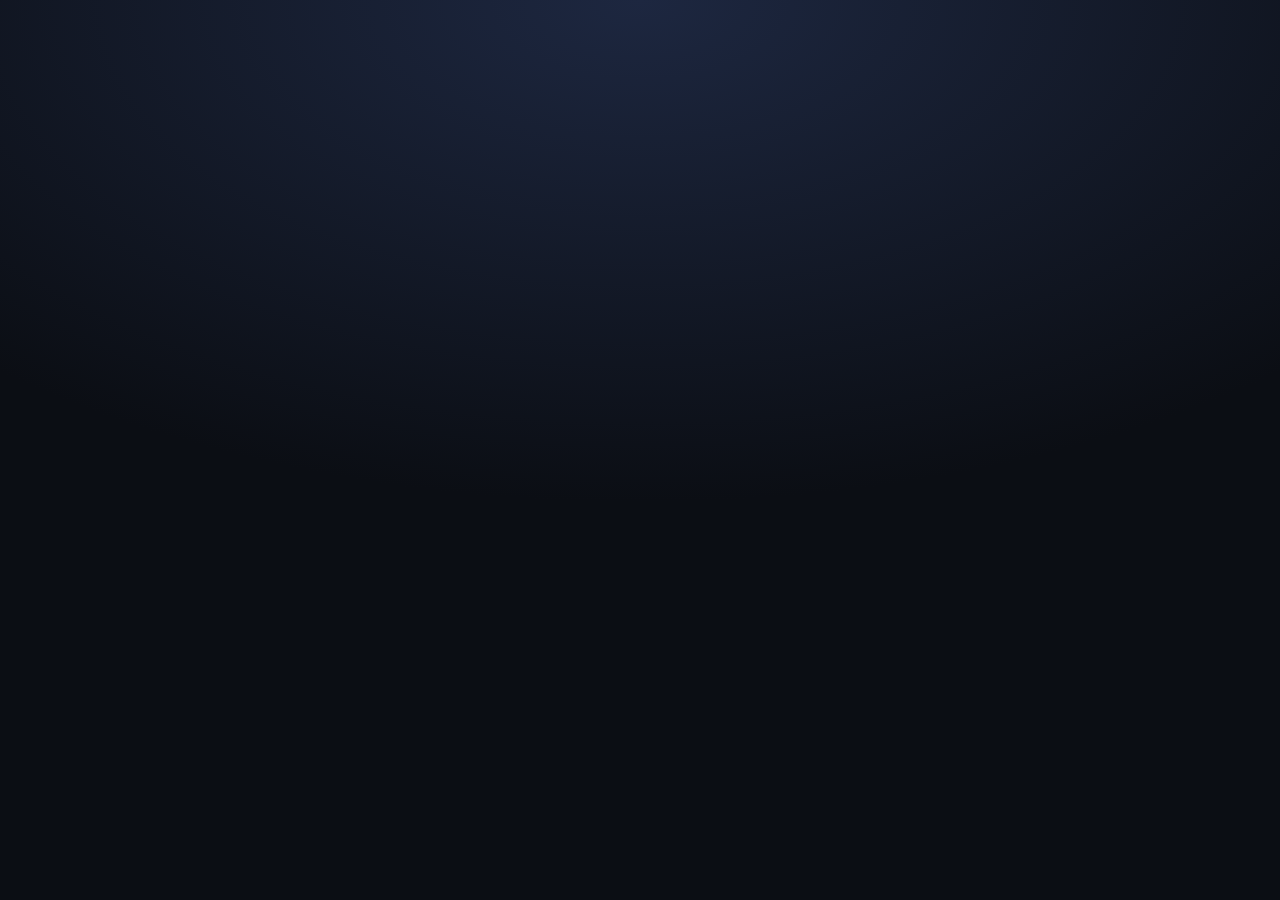
==== index.html @ 34d55b3c "Reserve slots for machinery breakdowns and status effects Co-Authored-By: Claude Opus 5 <noreply@ant" ====
<!DOCTYPE html>
<html lang="en">
<head>
<meta charset="utf-8">
<meta name="viewport" content="width=device-width, initial-scale=1, user-scalable=no">
<title>RIMDAUN</title>
<meta name="description" content="A colony sim in the spirit of RimWorld: crash-landed survivors, work priorities, mood, raids and a storyteller that keeps finding new ways to ruin your day. Runs in a browser, no install.">
<meta name="theme-color" content="#141821">
<link rel="icon" href="data:image/svg+xml,<svg xmlns='http://www.w3.org/2000/svg' viewBox='0 0 32 32'><rect width='32' height='32' fill='%235c7a3e'/><rect x='4' y='18' width='24' height='10' fill='%236b533b'/><rect x='9' y='8' width='14' height='11' fill='%238f97a3'/><rect x='14' y='13' width='4' height='6' fill='%23141821'/><rect x='11' y='4' width='10' height='4' fill='%23c0392b'/></svg>">
<link rel="stylesheet" href="styles.css">
</head>
<body>
<div id="app">
  <canvas id="game"></canvas>

  <!-- Every panel below is filled in by js/ui.js; the markup here is only the
       frame, so the UI code owns its own structure and can rebuild it. -->
  <div id="topbar" class="hud"></div>
  <div id="colonist-bar" class="hud"></div>
  <div id="alerts" class="hud"></div>
  <div id="messages" class="hud"></div>
  <div id="letters" class="hud"></div>
  <div id="inspect" class="hud hidden"></div>
  <div id="architect" class="hud"></div>
  <div id="tab-panel" class="hud hidden"></div>
  <div id="float-menu" class="hud hidden"></div>
  <div id="tooltip" class="hud hidden"></div>
  <div id="menu" class="screen"></div>
  <div id="modal" class="screen hidden"></div>
</div>

<script src="js/utils.js"></script>
<script src="js/defs.js"></script>
<script src="js/def_terrain.js"></script>
<script src="js/def_things.js"></script>
<script src="js/def_plants.js"></script>
<script src="js/def_pawns.js"></script>
<script src="js/def_recipes.js"></script>
<script src="js/def_factions.js"></script>
<script src="js/research.js"></script>
<script src="js/map.js"></script>
<script src="js/levels.js"></script>
<script src="js/regions.js"></script>
<script src="js/pathfind.js"></script>
<script src="js/zones.js"></script>
<script src="js/health.js"></script>
<script src="js/medicine.js"></script>
<script src="js/drugs.js"></script>
<script src="js/statuses.js"></script>
<script src="js/needs.js"></script>
<script src="js/pawn.js"></script>
<script src="js/jobs.js"></script>
<script src="js/construct.js"></script>
<script src="js/production.js"></script>
<script src="js/plants.js"></script>
<script src="js/power.js"></script>
<script src="js/breakdowns.js"></script>
<script src="js/combat.js"></script>
<script src="js/animals.js"></script>
<script src="js/tactics.js"></script>
<script src="js/practice.js"></script>
<script src="js/workgivers.js"></script>
<script src="js/think.js"></script>
<script src="js/mapgen.js"></script>
<script src="js/world.js"></script>
<script src="js/factions.js"></script>
<script src="js/prisoners.js"></script>
<script src="js/slavery.js"></script>
<script src="js/trade.js"></script>
<script src="js/economy.js"></script>
<script src="js/caravan.js"></script>
<script src="js/social.js"></script>
<script src="js/training.js"></script>
<script src="js/fire.js"></script>
<script src="js/abilities.js"></script>
<script src="js/policies.js"></script>
<script src="js/ideology.js"></script>
<script src="js/royalty.js"></script>
<script src="js/biotech.js"></script>
<script src="js/events.js"></script>
<script src="js/game.js"></script>
<script src="js/save.js"></script>
<script src="js/art.js" data-client></script>
<script src="js/particles.js" data-client></script>
<script src="js/render.js" data-client></script>
<script src="js/ui.js" data-client></script>
<script src="js/worldview.js" data-client></script>
<script src="js/dlcui.js" data-client></script>
<script src="js/qolui.js" data-client></script>
<script src="js/input.js" data-client></script>
<script src="js/main.js" data-client></script>
</body>
</html>
---- styles.css ----
/* ============================================================
   styles.css - the whole interface.

   Dark utilitarian panels over the map, parchment text, thin
   borders, one accent. Every panel is absolutely positioned
   inside #app and sized in pixels rather than percentages, so
   a 2560-wide window shows more map rather than a stretched
   HUD, and a 1280x720 window still has room between the
   bottom-left inspector and the bottom-right build menu.

   The palette is the art direction's, so a swatch in the UI and
   a pixel on the canvas are the same colour.
   ============================================================ */

:root {
  --ink: #141821;
  --paper: #e8e2d4;
  --gold: #ffc23c;
  --steel: #8f97a3;
  --blood: #8b1a1a;
  --grass: #5c7a3e;
  --wood: #8a6134;
  --colonist: #4a7fd4;
  --raider: #c0392b;

  --bg0: #0b0e14;
  --bg1: #171c26;
  --bg2: #1f2531;
  --bg3: #2a3140;
  --bg4: #38404f;
  --line: #39414f;
  --line-soft: #2b3240;

  --text: var(--paper);
  --dim: #98a0ad;
  --faint: #6c7686;

  --accent: var(--gold);
  --good: #7fae4f;
  --warn: #e0912a;
  --bad: #d4553f;
  --cold: #7fb4e0;
  --hot: #e08a5a;

  --panel-shadow: 0 2px 10px rgba(0, 0, 0, 0.55);
  --font: system-ui, -apple-system, "Segoe UI", Roboto, "Helvetica Neue", Arial, sans-serif;
  --mono: ui-monospace, "SF Mono", Menlo, Consolas, monospace;
}

* { box-sizing: border-box; }

html, body {
  margin: 0;
  padding: 0;
  height: 100%;
  overflow: hidden;
  background: var(--bg0);
  color: var(--text);
  font: 12px/1.35 var(--font);
  -webkit-font-smoothing: antialiased;
  user-select: none;
  -webkit-user-select: none;
}

#app { position: relative; width: 100%; height: 100%; overflow: hidden; }

canvas#game {
  position: absolute;
  inset: 0;
  width: 100%;
  height: 100%;
  display: block;
  image-rendering: pixelated;
  cursor: crosshair;
}

.hidden { display: none !important; }
.hud { position: absolute; z-index: 10; }
.screen { position: absolute; inset: 0; z-index: 40; }
.ico { image-rendering: pixelated; display: block; flex: none; }

.dim { color: var(--dim); }
.faint { color: var(--faint); }
.good { color: var(--good); }
.warn { color: var(--warn); }
.bad { color: var(--bad); }
.gold { color: var(--gold); }

/* ---------- controls ---------- */

.btn {
  display: inline-flex;
  align-items: center;
  gap: 4px;
  padding: 3px 8px;
  border: 1px solid var(--line);
  background: var(--bg2);
  color: var(--text);
  font: inherit;
  cursor: pointer;
  white-space: nowrap;
}
.btn:hover:not(:disabled) { background: var(--bg3); border-color: var(--bg4); }
.btn:active:not(:disabled) { background: var(--bg1); }
.btn.on { background: var(--bg4); border-color: var(--accent); color: var(--accent); }
.btn.bad { color: var(--bad); }
.btn.bad:hover:not(:disabled) { background: #3a2220; }
.btn.mini { padding: 1px 5px; font-size: 11px; }
.btn.grow { flex: 1; justify-content: flex-start; }
.btn:disabled, .btn.off { opacity: 0.4; cursor: not-allowed; }

.field, .mini-select {
  background: var(--bg1);
  border: 1px solid var(--line);
  color: var(--text);
  font: inherit;
  padding: 3px 6px;
}
.mini-select { padding: 1px 4px; font-size: 11px; }
.field:focus, .mini-select:focus { outline: 1px solid var(--accent); }
/* The page suppresses selection so dragging the map never highlights
   text, but a name you are typing has to stay selectable. */
input, textarea { user-select: text; -webkit-user-select: text; }

/* Passion: one notch for minor, two for major, drawn rather than lettered. */
.passion {
  display: inline-block;
  width: 0;
  height: 0;
  margin-left: 3px;
  border-left: 3px solid transparent;
  border-right: 3px solid transparent;
  border-bottom: 6px solid var(--warn);
  vertical-align: middle;
}
.passion.p2 { border-bottom-color: var(--gold); border-left-width: 4px; border-right-width: 4px; border-bottom-width: 8px; }

/* ---------- top bar ---------- */

#topbar {
  top: 0; left: 0; right: 0;
  height: 30px;
  display: flex;
  align-items: stretch;
  gap: 10px;
  padding: 0 8px;
  background: linear-gradient(var(--bg1), var(--bg0));
  border-bottom: 1px solid var(--line);
  box-shadow: var(--panel-shadow);
}
.tb-group { display: flex; align-items: center; gap: 4px; }
.tb-right { margin-left: auto; }
.tb-speed { gap: 2px; }
.tb-stat {
  padding: 0 8px;
  color: var(--dim);
  border-right: 1px solid var(--line-soft);
  line-height: 30px;
  white-space: nowrap;
}
.tb-stat:first-child { color: var(--text); font-weight: 600; }
.tb-stat.cold { color: var(--cold); }
.tb-stat.hot { color: var(--hot); }
.speed-btn { padding: 2px 6px; }
.speed-btn .ico { width: 14px; height: 14px; }
.tab-btn { font-size: 11px; }
.tab-btn .ico { width: 13px; height: 13px; }

/* ---------- colonist bar ---------- */

#colonist-bar {
  top: 34px; left: 8px; right: 230px;
  display: flex;
  flex-wrap: wrap;
  gap: 4px;
  pointer-events: none;
}
.chip {
  display: flex;
  align-items: center;
  gap: 6px;
  width: 168px;
  padding: 3px 5px;
  background: rgba(23, 28, 38, 0.92);
  border: 1px solid var(--line);
  border-left: 3px solid var(--colonist);
  cursor: pointer;
  pointer-events: auto;
}
.chip:hover { background: var(--bg3); }
.chip.sel { border-color: var(--accent); border-left-color: var(--accent); }
.chip.drafted { border-left-color: var(--raider); }
.chip.downed { border-left-color: var(--warn); background: rgba(58, 34, 26, 0.92); }
.chip.broken { border-left-color: #b25ad0; }
.chip.dead { opacity: 0.5; }
.chip-face { width: 26px; height: 26px; }
.chip-body { min-width: 0; flex: 1; }
.chip-name { font-weight: 600; font-size: 11px; }
.chip-job {
  font-size: 10px;
  color: var(--dim);
  white-space: nowrap;
  overflow: hidden;
  text-overflow: ellipsis;
}
.chip-bars { display: flex; flex-direction: column; gap: 1px; margin-top: 2px; }
.hbar, .mbar {
  display: block;
  height: 3px;
  background: var(--bg0);
  border: 1px solid var(--line-soft);
}
.hbar b, .mbar b { display: block; height: 100%; background: var(--good); }
.hbar b.mid { background: var(--warn); }
.hbar b.low { background: var(--bad); }
.mbar b { background: var(--colonist); }

/* ---------- inspect ---------- */

#inspect {
  left: 6px; bottom: 6px;
  width: 384px;
  max-height: 246px;
  display: flex;
  flex-direction: column;
  background: rgba(23, 28, 38, 0.95);
  border: 1px solid var(--line);
  box-shadow: var(--panel-shadow);
}
.ins-head { padding: 5px 8px; border-bottom: 1px solid var(--line-soft); }
.ins-title { font-size: 14px; font-weight: 600; color: var(--paper); }
.ins-sub { font-size: 10px; color: var(--faint); }
.ins-job { font-size: 11px; color: var(--accent); margin-top: 2px; }
.ins-tabs { display: flex; border-bottom: 1px solid var(--line-soft); }
.ins-tab {
  flex: 1;
  border: none;
  border-right: 1px solid var(--line-soft);
  border-bottom: 2px solid transparent;
  background: var(--bg1);
  font-size: 11px;
  padding: 3px 0;
  justify-content: center;
}
.ins-tab.on { color: var(--accent); border-bottom-color: var(--accent); background: var(--bg2); }
.ins-body { flex: 1; overflow-y: auto; padding: 4px 8px; }
.ins-foot {
  display: flex;
  flex-wrap: wrap;
  gap: 3px;
  padding: 4px 6px;
  border-top: 1px solid var(--line-soft);
  background: var(--bg0);
}

.kv { display: flex; align-items: baseline; gap: 6px; padding: 1px 0; }
.kv-l { color: var(--dim); flex: none; min-width: 92px; }
.kv-v { color: var(--text); flex: 1; word-break: break-word; }
.head {
  margin: 6px 0 2px;
  font-size: 10px;
  letter-spacing: 0.08em;
  text-transform: uppercase;
  color: var(--faint);
  border-bottom: 1px solid var(--line-soft);
}
.line { padding: 1px 0; }

.nbar { display: flex; align-items: center; gap: 6px; padding: 2px 0; }
.nbar-label { color: var(--dim); min-width: 92px; flex: none; }
.nbar-track {
  flex: 1;
  height: 9px;
  background: var(--bg0);
  border: 1px solid var(--line);
  overflow: hidden;
}
.nbar-fill { display: block; height: 100%; background: var(--colonist); }
.nbar.good .nbar-fill { background: var(--good); }
.nbar.warn .nbar-fill { background: var(--warn); }
.nbar.bad .nbar-fill { background: var(--bad); }
.nbar.wide { width: 100%; }
.nbar-val { min-width: 42px; text-align: right; color: var(--dim); font-variant-numeric: tabular-nums; }

/* ---------- architect ---------- */

#architect {
  right: 6px; bottom: 6px;
  width: 466px;
  max-height: 268px;
  display: flex;
  flex-direction: column;
  background: rgba(23, 28, 38, 0.95);
  border: 1px solid var(--line);
  box-shadow: var(--panel-shadow);
}
.arch-cats {
  display: flex;
  flex-wrap: wrap;
  gap: 2px;
  padding: 4px;
  border-bottom: 1px solid var(--line-soft);
  background: var(--bg0);
}
.arch-cat { font-size: 11px; padding: 2px 6px; }
.arch-items {
  flex: 1;
  overflow-y: auto;
  display: flex;
  flex-wrap: wrap;
  align-content: flex-start;
  gap: 3px;
  padding: 5px;
}
.arch-item {
  display: flex;
  flex-direction: column;
  align-items: center;
  gap: 2px;
  width: 84px;
  padding: 4px 2px;
  border: 1px solid var(--line);
  background: var(--bg2);
  color: var(--text);
  font: inherit;
  cursor: pointer;
}
/* A locked item is a live button so it can be hovered for the reason it
   is locked, so the greyed state has to be what stops it looking
   clickable rather than the :disabled pseudo-class. */
.arch-item:not(.off):hover { background: var(--bg3); border-color: var(--bg4); }
.arch-item.on { border-color: var(--accent); background: var(--bg4); }
.arch-item.off { opacity: 0.38; cursor: help; }
.arch-item .ico { width: 22px; height: 22px; }
.arch-label { font-size: 10px; text-align: center; line-height: 1.15; }
.arch-cost { font-size: 9px; color: var(--faint); text-align: center; line-height: 1.1; }
.arch-hint {
  display: flex;
  align-items: center;
  flex-wrap: wrap;
  gap: 3px;
  min-height: 22px;
  padding: 3px 6px;
  border-top: 1px solid var(--line-soft);
  background: var(--bg0);
  font-size: 11px;
  color: var(--dim);
}
.arch-hint-text { flex: 1; min-width: 200px; }

/* ---------- alerts, letters, messages ---------- */

#alerts {
  right: 6px; top: 36px;
  width: 216px;
  display: flex;
  flex-direction: column;
  gap: 2px;
  pointer-events: none;
}
.alert {
  display: flex;
  align-items: center;
  gap: 5px;
  padding: 3px 6px;
  font-size: 11px;
  background: rgba(23, 28, 38, 0.94);
  border: 1px solid var(--line);
  border-right: 3px solid var(--warn);
  cursor: pointer;
  pointer-events: auto;
}
.alert:hover { background: var(--bg3); }
.alert.low { border-right-color: var(--gold); color: var(--dim); }
.alert.medium { border-right-color: var(--warn); }
.alert.high { border-right-color: var(--bad); color: #f0b6a8; }

#letters {
  right: 6px; bottom: 282px;
  width: 216px;
  display: flex;
  flex-direction: column;
  gap: 3px;
  pointer-events: none;
}
.letter {
  display: flex;
  align-items: center;
  gap: 6px;
  padding: 5px 6px;
  background: rgba(31, 37, 49, 0.96);
  border: 1px solid var(--line);
  border-left: 3px solid var(--steel);
  font-size: 11px;
  cursor: pointer;
  pointer-events: auto;
}
.letter:hover { background: var(--bg3); }
.letter.threat { border-left-color: var(--raider); }
.letter.good { border-left-color: var(--good); }
.letter.death { border-left-color: var(--blood); color: #e2b6b0; }
.letter .ico { width: 18px; height: 18px; }

#messages {
  left: 6px; bottom: 258px;
  width: 384px;
  display: flex;
  flex-direction: column;
  gap: 2px;
  pointer-events: none;
}
.msg {
  align-self: flex-start;
  max-width: 100%;
  padding: 2px 7px;
  background: rgba(11, 14, 20, 0.82);
  border-left: 2px solid var(--steel);
  font-size: 11px;
  color: var(--text);
  transition: opacity 1.6s linear;
  pointer-events: none;
}
.msg.clickable { pointer-events: auto; cursor: pointer; }
.msg.threat { border-left-color: var(--raider); color: #f0b6a8; }
.msg.good { border-left-color: var(--good); }
.msg.toast { border-left-color: var(--accent); color: var(--accent); }
.msg.fade { opacity: 0; }

/* ---------- overlay tabs ---------- */

#tab-panel {
  top: 84px; left: 40px; right: 40px; bottom: 40px;
  display: flex;
  flex-direction: column;
  background: rgba(15, 19, 27, 0.985);
  border: 1px solid var(--line);
  box-shadow: 0 6px 32px rgba(0, 0, 0, 0.7);
  z-index: 20;
}
.tp-head {
  display: flex;
  align-items: center;
  padding: 6px 10px;
  border-bottom: 1px solid var(--line);
  background: var(--bg1);
}
.tp-title { flex: 1; font-size: 15px; font-weight: 600; letter-spacing: 0.02em; }
.tp-close { padding: 3px 12px; }
.tp-body { flex: 1; overflow: auto; padding: 10px 12px; }
.tp-note { color: var(--dim); margin-bottom: 8px; max-width: 900px; }

/* Work grid. Headers read bottom-to-top so seventeen columns fit a
   1280-wide window without truncating a single work type's name. */
.work-grid { display: grid; gap: 1px; background: var(--line-soft); min-width: 680px; }
.work-grid > * { background: var(--bg1); }
.wg-corner {
  padding: 4px 6px;
  font-size: 10px;
  text-transform: uppercase;
  letter-spacing: 0.08em;
  color: var(--faint);
  display: flex;
  align-items: flex-end;
}
.wg-head {
  height: 104px;
  padding: 4px 0 6px;
  display: flex;
  flex-direction: column-reverse;
  align-items: center;
  gap: 4px;
  background: var(--bg2);
  cursor: help;
}
.wg-head span {
  writing-mode: vertical-rl;
  transform: rotate(180deg);
  font-size: 11px;
  white-space: nowrap;
  overflow: hidden;
}
.wg-head .ico { width: 14px; height: 14px; }
.wg-name {
  padding: 5px 6px;
  font-size: 11px;
  white-space: nowrap;
  overflow: hidden;
  text-overflow: ellipsis;
  cursor: pointer;
}
.wg-name:hover { background: var(--bg3); color: var(--accent); }
.wg-cell {
  display: flex;
  align-items: center;
  justify-content: center;
  height: 24px;
  font-size: 12px;
  font-weight: 700;
  font-variant-numeric: tabular-nums;
  cursor: pointer;
  background: var(--bg1);
}
.wg-cell:hover { outline: 1px solid var(--accent); outline-offset: -1px; }
.wg-cell.p1 { background: #2f5a34; color: #c9f0b6; }
.wg-cell.p2 { background: #35492c; color: #cbe0a8; }
.wg-cell.p3 { background: #4a4526; color: #e6d79a; }
.wg-cell.p4 { background: #4a3626; color: #e8c0a0; }
.wg-cell.off { background: var(--bg0); color: var(--faint); cursor: not-allowed; }
.wg-cell.off:hover { outline: none; }

/* Research */
.res-wrap { position: relative; display: flex; gap: 46px; align-items: flex-start; padding: 6px 0; }
/* The columns stay static so a card's offsetLeft is measured against
   .res-wrap, which is the box the link segments are positioned in. */
.res-col { display: flex; flex-direction: column; gap: 10px; width: 216px; flex: none; }
.res-link { position: absolute; background: var(--line); z-index: 0; pointer-events: none; }
.res-link.done { background: var(--good); }
.res-card {
  position: relative;
  z-index: 1;
  padding: 6px 8px;
  background: var(--bg2);
  border: 1px solid var(--line);
  border-left: 3px solid var(--steel);
}
.res-card.done { border-left-color: var(--good); opacity: 0.72; }
.res-card.cur { border-left-color: var(--accent); background: var(--bg3); }
.res-card.locked { opacity: 0.6; }
.res-name { font-weight: 600; }
.res-cost { font-size: 10px; color: var(--faint); }
.res-desc { font-size: 11px; color: var(--dim); margin: 3px 0; }
.res-unlock { font-size: 10px; color: var(--steel); margin-bottom: 4px; }
.res-state { font-size: 10px; text-transform: uppercase; letter-spacing: 0.06em; }

/* Colonists table */
.ctable { border-collapse: collapse; width: 100%; font-size: 11px; }
.ctable th {
  position: sticky;
  top: 0;
  background: var(--bg2);
  color: var(--faint);
  text-align: left;
  font-weight: 600;
  padding: 4px 6px;
  border-bottom: 1px solid var(--line);
  white-space: nowrap;
}
.ctable th.skcol { text-align: center; cursor: help; }
.ctable td { padding: 3px 6px; border-bottom: 1px solid var(--line-soft); }
.ctable tr:hover td { background: var(--bg2); }
.ctable td.cname { font-weight: 600; cursor: pointer; }
.ctable td.cname:hover { color: var(--accent); }
.ctable td.cjob { color: var(--dim); max-width: 220px; overflow: hidden; text-overflow: ellipsis; white-space: nowrap; }
.ctable td.sk { text-align: center; font-variant-numeric: tabular-nums; width: 34px; }

/* Schedule */
.sc-pal { display: flex; gap: 4px; margin-bottom: 8px; }
.sc-swatch { border-left-width: 6px; border-left-style: solid; }
.sc-swatch.anything { border-left-color: var(--steel); }
.sc-swatch.work { border-left-color: var(--colonist); }
.sc-swatch.recreation { border-left-color: var(--grass); }
.sc-swatch.sleep { border-left-color: #6a4fa8; }
.sched {
  display: grid;
  grid-template-columns: 140px repeat(24, minmax(20px, 1fr));
  gap: 1px;
  background: var(--line-soft);
  max-width: 1040px;
}
.sched > * { background: var(--bg1); }
.sc-hour {
  text-align: center;
  font-size: 10px;
  color: var(--faint);
  padding: 2px 0;
  background: var(--bg2);
}
.sc-hour.now { color: var(--accent); background: var(--bg3); }
.sc-name { padding: 3px 6px; font-size: 11px; white-space: nowrap; overflow: hidden; cursor: pointer; }
.sc-name:hover { color: var(--accent); }
.sc-cell { height: 20px; cursor: pointer; }
.sc-cell.anything { background: #3b4450; }
.sc-cell.work { background: #2c4d80; }
.sc-cell.recreation { background: #3c5a2c; }
.sc-cell.sleep { background: #3a2f5c; }
.sc-cell:hover { outline: 1px solid var(--accent); outline-offset: -1px; }

/* Bills */
.bill-add { display: flex; gap: 6px; align-items: center; margin-bottom: 10px; }
.bill {
  padding: 6px 8px;
  margin-bottom: 6px;
  background: var(--bg2);
  border: 1px solid var(--line);
  border-left: 3px solid var(--accent);
  max-width: 760px;
}
.bill.suspended { opacity: 0.55; border-left-color: var(--faint); }
.bill-head { display: flex; align-items: baseline; gap: 8px; }
.bill-name { font-weight: 600; flex: 1; }
.bill-done { font-size: 10px; color: var(--faint); }
.bill-ctl { display: flex; flex-wrap: wrap; gap: 3px; margin-top: 4px; }
.bill-desc { font-size: 11px; margin-top: 4px; }

/* ---------- float menu and tooltip ---------- */

#float-menu {
  z-index: 60;
  min-width: 150px;
  max-width: 280px;
  padding: 2px;
  background: rgba(15, 19, 27, 0.98);
  border: 1px solid var(--bg4);
  box-shadow: var(--panel-shadow);
}
.fm-item { padding: 4px 8px; font-size: 11px; cursor: pointer; }
.fm-item:hover { background: var(--bg3); color: var(--accent); }
.fm-item.off { color: var(--faint); cursor: not-allowed; }
.fm-item.off:hover { background: transparent; color: var(--faint); }

#tooltip {
  z-index: 70;
  max-width: 290px;
  padding: 4px 7px;
  background: rgba(11, 14, 20, 0.97);
  border: 1px solid var(--bg4);
  color: var(--text);
  font-size: 11px;
  pointer-events: none;
  box-shadow: var(--panel-shadow);
}

/* ---------- main menu ---------- */

#menu {
  z-index: 50;
  display: flex;
  align-items: center;
  justify-content: center;
  background:
    radial-gradient(120% 90% at 50% 0%, #1d2740 0%, var(--bg0) 62%),
    var(--bg0);
}
.menu-box {
  width: 460px;
  max-height: 94%;
  overflow-y: auto;
  padding: 26px 30px 20px;
  background: rgba(23, 28, 38, 0.96);
  border: 1px solid var(--line);
  box-shadow: 0 10px 50px rgba(0, 0, 0, 0.75);
}
.menu-title {
  margin: 0;
  font-size: 40px;
  letter-spacing: 0.16em;
  font-weight: 700;
  color: var(--paper);
  text-shadow: 0 0 22px rgba(255, 194, 60, 0.22);
}
.menu-pitch { color: var(--dim); margin: 4px 0 20px; font-size: 13px; }
.menu-form { display: grid; gap: 8px; margin-bottom: 18px; }
.menu-field { display: grid; grid-template-columns: 96px 1fr; align-items: center; gap: 8px; }
.menu-field > span { color: var(--dim); font-size: 11px; }
.menu-actions { display: grid; gap: 6px; }
.big-btn { justify-content: center; padding: 8px; font-size: 13px; }
.big-btn.primary { background: var(--bg4); border-color: var(--accent); color: var(--accent); font-weight: 600; }
.big-btn.primary:hover { background: #4a4326; }
.menu-foot { margin-top: 16px; font-size: 10px; color: var(--faint); text-align: center; }

/* ---------- modal ---------- */

#modal {
  z-index: 80;
  display: flex;
  align-items: center;
  justify-content: center;
  background: rgba(4, 6, 10, 0.62);
}
.modal-box {
  width: 500px;
  max-width: 92%;
  max-height: 88%;
  overflow-y: auto;
  padding: 16px 20px;
  background: rgba(23, 28, 38, 0.99);
  border: 1px solid var(--line);
  border-top: 3px solid var(--steel);
  box-shadow: 0 10px 50px rgba(0, 0, 0, 0.75);
}
.modal-box.wide { width: 920px; }
.modal-box.letter-threat, .modal-box.death { border-top-color: var(--raider); }
.modal-box.letter-good { border-top-color: var(--good); }
.modal-box.letter-death { border-top-color: var(--blood); }
.modal-title { font-size: 17px; font-weight: 600; margin-bottom: 8px; }
.modal-text { color: var(--text); line-height: 1.5; white-space: pre-wrap; }
.modal-form { margin: 10px 0; }
.modal-form .field { width: 100%; }
.modal-actions { display: flex; justify-content: flex-end; gap: 6px; margin-top: 16px; }

.doc { line-height: 1.5; }
.doc-cols { display: flex; gap: 28px; align-items: flex-start; }
.doc-col { flex: 1; min-width: 0; }
.doc h3 {
  margin: 14px 0 6px;
  font-size: 12px;
  text-transform: uppercase;
  letter-spacing: 0.08em;
  color: var(--accent);
}
.doc h3:first-child { margin-top: 0; }
.doc p { margin: 0 0 8px; color: var(--text); }
.doc ol { margin: 0; padding-left: 18px; color: var(--text); }
.doc li { margin-bottom: 4px; }
.keys { display: grid; gap: 2px; }
.key-row { display: grid; grid-template-columns: 132px 1fr; gap: 8px; align-items: baseline; }
.doc kbd {
  font: 11px var(--mono);
  padding: 1px 5px;
  background: var(--bg0);
  border: 1px solid var(--line);
  color: var(--paper);
  text-align: center;
}
.doc .key-row > span { color: var(--dim); font-size: 11px; }

/* ---------- scrollbars ---------- */

::-webkit-scrollbar { width: 9px; height: 9px; }
::-webkit-scrollbar-track { background: var(--bg0); }
::-webkit-scrollbar-thumb { background: var(--bg3); border: 1px solid var(--bg0); }
::-webkit-scrollbar-thumb:hover { background: var(--bg4); }

/* ---------- narrow windows ----------
   At 1280x720 the two bottom panels and the letter stack are within
   a few pixels of each other, so everything loses a little height
   rather than overlapping. */

@media (max-width: 1420px) {
  #colonist-bar { right: 226px; }
  .chip { width: 152px; }
  #architect { width: 420px; max-height: 236px; }
  #inspect { width: 352px; max-height: 214px; }
  #messages { left: 6px; bottom: 226px; width: 352px; }
  #letters { bottom: 250px; }
  #tab-panel { top: 78px; left: 16px; right: 16px; bottom: 16px; }
  .arch-item { width: 76px; }
}

@media (max-height: 760px) {
  #inspect { max-height: 190px; }
  #architect { max-height: 208px; }
  #messages { bottom: 202px; }
  #letters { bottom: 222px; }
  .wg-head { height: 92px; }
}

@media (min-width: 2100px) {
  html, body { font-size: 13px; }
  #colonist-bar { right: 278px; }
  #inspect { width: 430px; max-height: 300px; }
  #architect { width: 540px; max-height: 320px; }
  #messages { width: 430px; bottom: 312px; }
  #alerts, #letters { width: 260px; }
  #letters { bottom: 336px; }
  .chip { width: 186px; }
}
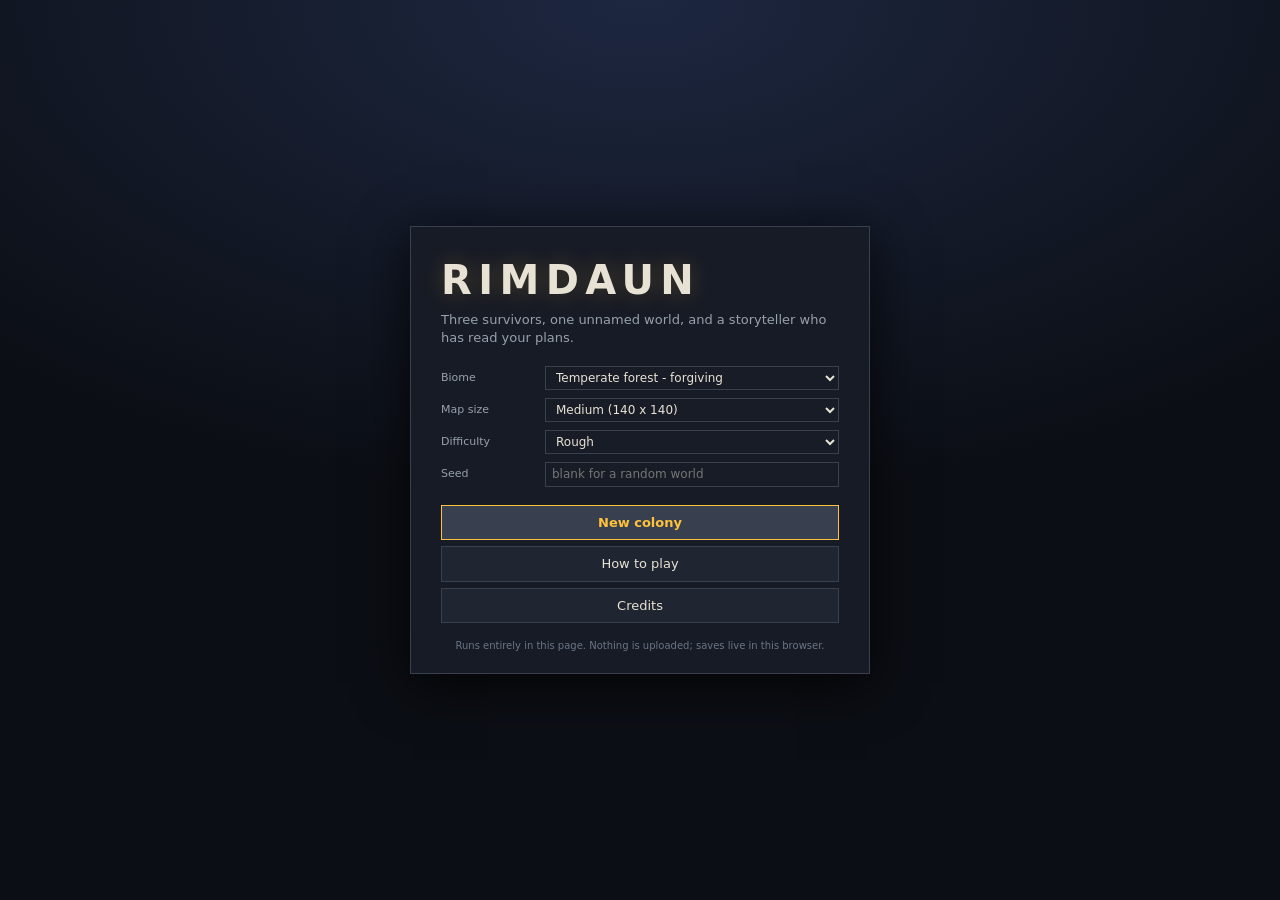
==== commit c219cc12: "Redraw every sprite at four times the resolution art.js now authors at 64 pixels per tile instead of" ====
--- a/index.html
+++ b/index.html
@@ -41,6 +41,7 @@
 <script src="js/map.js"></script>
 <script src="js/levels.js"></script>
 <script src="js/regions.js"></script>
+<script src="js/beauty.js"></script>
 <script src="js/pathfind.js"></script>
 <script src="js/zones.js"></script>
 <script src="js/health.js"></script>
@@ -57,6 +58,8 @@
 <script src="js/breakdowns.js"></script>
 <script src="js/combat.js"></script>
 <script src="js/animals.js"></script>
+<script src="js/ecology.js"></script>
+<script src="js/gore.js"></script>
 <script src="js/tactics.js"></script>
 <script src="js/practice.js"></script>
 <script src="js/workgivers.js"></script>
@@ -77,6 +80,9 @@
 <script src="js/ideology.js"></script>
 <script src="js/royalty.js"></script>
 <script src="js/biotech.js"></script>
+<script src="js/starmap.js"></script>
+<script src="js/aliens.js"></script>
+<script src="js/anomaly.js"></script>
 <script src="js/events.js"></script>
 <script src="js/game.js"></script>
 <script src="js/save.js"></script>
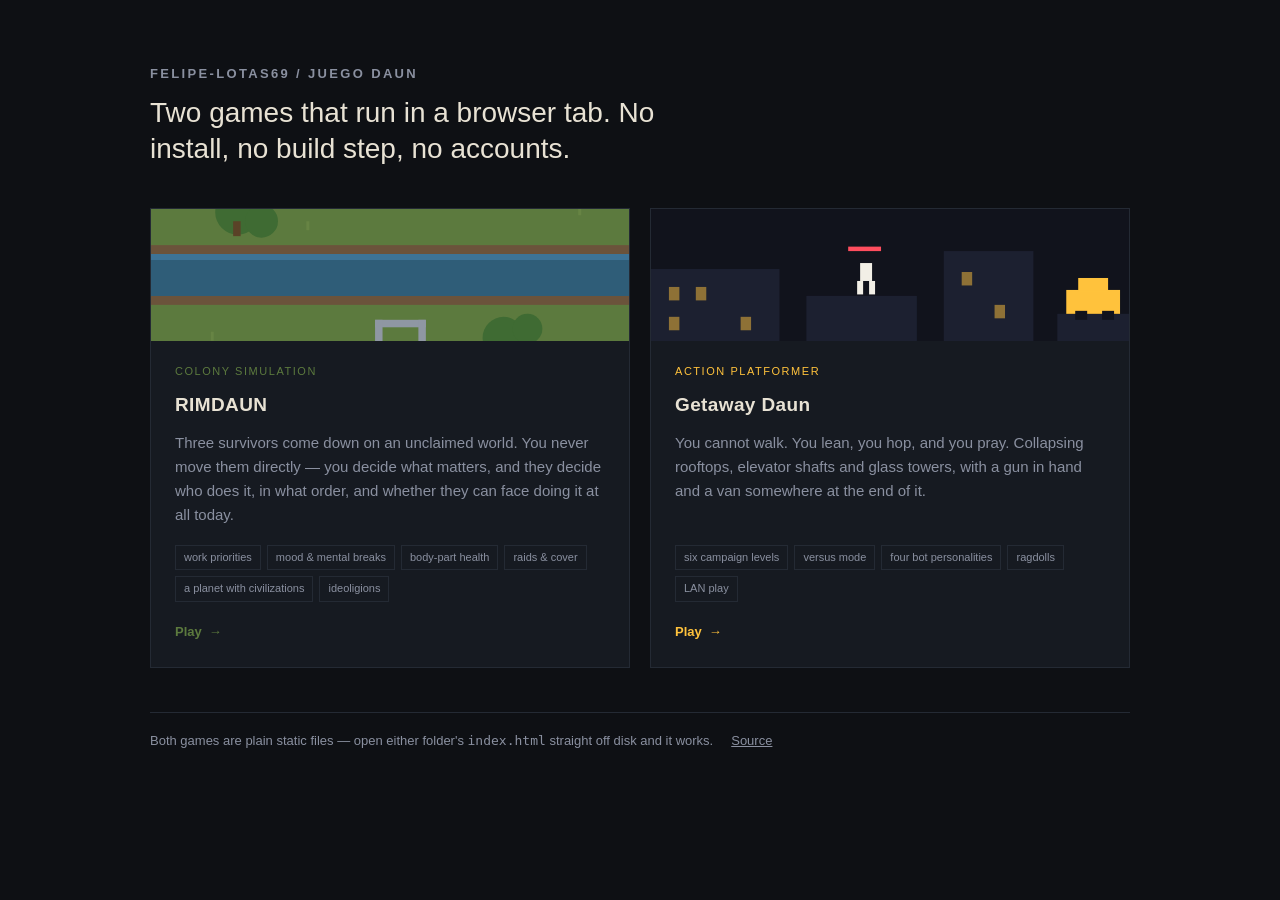
==== commit 3330bd2b: "Give each game its own folder, and a page that lets you pick one The two games were living on two br" ====
--- a/index.html
+++ b/index.html
@@ -2,98 +2,168 @@
 <html lang="en">
 <head>
 <meta charset="utf-8">
-<meta name="viewport" content="width=device-width, initial-scale=1, user-scalable=no">
-<title>RIMDAUN</title>
-<meta name="description" content="A colony sim in the spirit of RimWorld: crash-landed survivors, work priorities, mood, raids and a storyteller that keeps finding new ways to ruin your day. Runs in a browser, no install.">
-<meta name="theme-color" content="#141821">
-<link rel="icon" href="data:image/svg+xml,<svg xmlns='http://www.w3.org/2000/svg' viewBox='0 0 32 32'><rect width='32' height='32' fill='%235c7a3e'/><rect x='4' y='18' width='24' height='10' fill='%236b533b'/><rect x='9' y='8' width='14' height='11' fill='%238f97a3'/><rect x='14' y='13' width='4' height='6' fill='%23141821'/><rect x='11' y='4' width='10' height='4' fill='%23c0392b'/></svg>">
-<link rel="stylesheet" href="styles.css">
+<meta name="viewport" content="width=device-width, initial-scale=1">
+<title>Juego Daun</title>
+<meta name="description" content="Two browser games in one repository: RIMDAUN, a colony simulation, and Getaway Daun, a physics platformer. No install, no build step.">
+<meta name="theme-color" content="#0e1014">
+<link rel="icon" href="data:image/svg+xml,<svg xmlns='http://www.w3.org/2000/svg' viewBox='0 0 32 32'><rect width='32' height='32' fill='%230e1014'/><rect x='5' y='6' width='9' height='9' fill='%235c7a3e'/><rect x='18' y='17' width='9' height='9' fill='%23ffc23c'/></svg>">
+<style>
+  :root{
+    --bg:#0e1014;
+    --panel:#161a21;
+    --line:#242a34;
+    --ink:#e8e2d4;
+    --dim:#8a90a0;
+    --colony:#5c7a3e;
+    --getaway:#ffc23c;
+  }
+  *{box-sizing:border-box;margin:0;padding:0}
+  html{-webkit-text-size-adjust:100%}
+  body{
+    min-height:100vh;
+    background:var(--bg);
+    color:var(--ink);
+    font:15px/1.6 -apple-system,BlinkMacSystemFont,"Segoe UI",Roboto,Helvetica,Arial,sans-serif;
+    display:flex;flex-direction:column;
+    padding:clamp(20px,5vw,64px);
+  }
+  header{max-width:980px;width:100%;margin:0 auto 40px}
+  h1{
+    font-size:13px;font-weight:600;letter-spacing:.18em;text-transform:uppercase;
+    color:var(--dim);
+  }
+  header p{margin-top:10px;font-size:clamp(20px,3.2vw,28px);line-height:1.3;max-width:34ch}
+  main{
+    max-width:980px;width:100%;margin:0 auto;
+    display:grid;gap:20px;grid-template-columns:repeat(auto-fit,minmax(300px,1fr));
+  }
+  .game{
+    display:flex;flex-direction:column;
+    background:var(--panel);
+    border:1px solid var(--line);
+    text-decoration:none;color:inherit;
+    transition:border-color .15s ease,transform .15s ease;
+  }
+  .game:hover,.game:focus-visible{border-color:var(--accent);transform:translateY(-2px);outline:none}
+  .game svg{display:block;width:100%;height:132px}
+  .body{padding:22px 24px 24px;display:flex;flex-direction:column;flex:1}
+  .body h2{font-size:19px;letter-spacing:.02em}
+  .kind{
+    font-size:11px;letter-spacing:.14em;text-transform:uppercase;
+    color:var(--accent);margin-bottom:10px;
+  }
+  .body p{color:var(--dim);margin-top:10px;flex:1}
+  ul{list-style:none;display:flex;flex-wrap:wrap;gap:6px;margin-top:18px}
+  li{
+    font-size:11px;color:var(--dim);
+    border:1px solid var(--line);padding:3px 8px;
+  }
+  .play{
+    margin-top:20px;font-size:13px;font-weight:600;color:var(--accent);
+    display:inline-flex;align-items:center;gap:7px;
+  }
+  .play span{transition:transform .15s ease}
+  .game:hover .play span{transform:translateX(3px)}
+  footer{
+    max-width:980px;width:100%;margin:44px auto 0;
+    color:var(--dim);font-size:13px;
+    border-top:1px solid var(--line);padding-top:18px;
+    display:flex;flex-wrap:wrap;gap:6px 18px;
+  }
+  footer a{color:var(--dim)}
+  @media (prefers-reduced-motion:reduce){*{transition:none!important}}
+</style>
 </head>
 <body>
-<div id="app">
-  <canvas id="game"></canvas>
 
-  <!-- Every panel below is filled in by js/ui.js; the markup here is only the
-       frame, so the UI code owns its own structure and can rebuild it. -->
-  <div id="topbar" class="hud"></div>
-  <div id="colonist-bar" class="hud"></div>
-  <div id="alerts" class="hud"></div>
-  <div id="messages" class="hud"></div>
-  <div id="letters" class="hud"></div>
-  <div id="inspect" class="hud hidden"></div>
-  <div id="architect" class="hud"></div>
-  <div id="tab-panel" class="hud hidden"></div>
-  <div id="float-menu" class="hud hidden"></div>
-  <div id="tooltip" class="hud hidden"></div>
-  <div id="menu" class="screen"></div>
-  <div id="modal" class="screen hidden"></div>
-</div>
+<header>
+  <h1>felipe-lotas69 / Juego&nbsp;Daun</h1>
+  <p>Two games that run in a browser tab. No install, no build step, no accounts.</p>
+</header>
 
-<script src="js/utils.js"></script>
-<script src="js/defs.js"></script>
-<script src="js/def_terrain.js"></script>
-<script src="js/def_things.js"></script>
-<script src="js/def_plants.js"></script>
-<script src="js/def_pawns.js"></script>
-<script src="js/def_recipes.js"></script>
-<script src="js/def_factions.js"></script>
-<script src="js/research.js"></script>
-<script src="js/map.js"></script>
-<script src="js/levels.js"></script>
-<script src="js/regions.js"></script>
-<script src="js/beauty.js"></script>
-<script src="js/pathfind.js"></script>
-<script src="js/zones.js"></script>
-<script src="js/health.js"></script>
-<script src="js/medicine.js"></script>
-<script src="js/drugs.js"></script>
-<script src="js/statuses.js"></script>
-<script src="js/needs.js"></script>
-<script src="js/pawn.js"></script>
-<script src="js/jobs.js"></script>
-<script src="js/construct.js"></script>
-<script src="js/production.js"></script>
-<script src="js/plants.js"></script>
-<script src="js/power.js"></script>
-<script src="js/breakdowns.js"></script>
-<script src="js/combat.js"></script>
-<script src="js/animals.js"></script>
-<script src="js/ecology.js"></script>
-<script src="js/gore.js"></script>
-<script src="js/tactics.js"></script>
-<script src="js/practice.js"></script>
-<script src="js/workgivers.js"></script>
-<script src="js/think.js"></script>
-<script src="js/mapgen.js"></script>
-<script src="js/world.js"></script>
-<script src="js/factions.js"></script>
-<script src="js/prisoners.js"></script>
-<script src="js/slavery.js"></script>
-<script src="js/trade.js"></script>
-<script src="js/economy.js"></script>
-<script src="js/caravan.js"></script>
-<script src="js/social.js"></script>
-<script src="js/training.js"></script>
-<script src="js/fire.js"></script>
-<script src="js/abilities.js"></script>
-<script src="js/policies.js"></script>
-<script src="js/ideology.js"></script>
-<script src="js/royalty.js"></script>
-<script src="js/biotech.js"></script>
-<script src="js/starmap.js"></script>
-<script src="js/aliens.js"></script>
-<script src="js/anomaly.js"></script>
-<script src="js/events.js"></script>
-<script src="js/game.js"></script>
-<script src="js/save.js"></script>
-<script src="js/art.js" data-client></script>
-<script src="js/particles.js" data-client></script>
-<script src="js/render.js" data-client></script>
-<script src="js/ui.js" data-client></script>
-<script src="js/worldview.js" data-client></script>
-<script src="js/dlcui.js" data-client></script>
-<script src="js/qolui.js" data-client></script>
-<script src="js/input.js" data-client></script>
-<script src="js/main.js" data-client></script>
+<main>
+
+  <a class="game" href="colony/" style="--accent:var(--colony)">
+    <!-- A patch of ground seen from above: soil, grass, a river, two trees. -->
+    <svg viewBox="0 0 320 132" preserveAspectRatio="xMidYMid slice" role="img" aria-label="Top-down terrain with a river and trees">
+      <rect width="320" height="132" fill="#6b533b"/>
+      <rect y="0" width="320" height="46" fill="#5c7a3e"/>
+      <rect y="86" width="320" height="46" fill="#5c7a3e"/>
+      <path d="M0 52 h320 v28 H0 z" fill="#2f5d78"/>
+      <path d="M0 52 h320 v4 H0 z" fill="#3d7396"/>
+      <g fill="#3f6b33">
+        <circle cx="58" cy="24" r="15"/><circle cx="74" cy="30" r="11"/>
+        <circle cx="236" cy="108" r="14"/><circle cx="252" cy="102" r="10"/>
+      </g>
+      <g fill="#5a4227">
+        <rect x="55" y="30" width="5" height="10"/><rect x="233" y="112" width="5" height="10"/>
+      </g>
+      <g fill="#8f97a3">
+        <rect x="150" y="96" width="34" height="5"/><rect x="150" y="96" width="5" height="26"/>
+        <rect x="179" y="96" width="5" height="26"/>
+      </g>
+      <g fill="#6d8b48" opacity=".65">
+        <rect x="20" y="14" width="2" height="6"/><rect x="104" y="30" width="2" height="6"/>
+        <rect x="286" y="20" width="2" height="6"/><rect x="40" y="104" width="2" height="6"/>
+        <rect x="300" y="112" width="2" height="6"/>
+      </g>
+    </svg>
+    <div class="body">
+      <div class="kind">Colony simulation</div>
+      <h2>RIMDAUN</h2>
+      <p>Three survivors come down on an unclaimed world. You never move them directly — you
+        decide what matters, and they decide who does it, in what order, and whether they can
+        face doing it at all today.</p>
+      <ul>
+        <li>work priorities</li><li>mood &amp; mental breaks</li><li>body-part health</li>
+        <li>raids &amp; cover</li><li>a planet with civilizations</li><li>ideoligions</li>
+      </ul>
+      <div class="play">Play<span>&rarr;</span></div>
+    </div>
+  </a>
+
+  <a class="game" href="getaway/" style="--accent:var(--getaway)">
+    <!-- Rooftops at night, a van waiting, and someone mid-hop. -->
+    <svg viewBox="0 0 320 132" preserveAspectRatio="xMidYMid slice" role="img" aria-label="Rooftop silhouettes at night with a getaway van">
+      <rect width="320" height="132" fill="#11131c"/>
+      <g fill="#1c2030">
+        <rect x="0" y="62" width="86" height="70"/><rect x="104" y="80" width="74" height="52"/>
+        <rect x="196" y="50" width="60" height="82"/><rect x="272" y="92" width="48" height="40"/>
+      </g>
+      <g fill="#ffc23c" opacity=".5">
+        <rect x="12" y="74" width="7" height="9"/><rect x="30" y="74" width="7" height="9"/>
+        <rect x="12" y="94" width="7" height="9"/><rect x="60" y="94" width="7" height="9"/>
+        <rect x="208" y="64" width="7" height="9"/><rect x="230" y="86" width="7" height="9"/>
+      </g>
+      <g fill="#f2efe6">
+        <rect x="140" y="58" width="8" height="12"/><rect x="138" y="70" width="4" height="9"/>
+        <rect x="146" y="70" width="4" height="9"/>
+      </g>
+      <rect x="132" y="47" width="22" height="3" fill="#ff4d5e"/>
+      <g fill="#ffc23c">
+        <rect x="278" y="76" width="36" height="16"/><rect x="286" y="68" width="20" height="9"/>
+      </g>
+      <g fill="#11131c"><rect x="284" y="90" width="8" height="6"/><rect x="302" y="90" width="8" height="6"/></g>
+    </svg>
+    <div class="body">
+      <div class="kind">Action platformer</div>
+      <h2>Getaway Daun</h2>
+      <p>You cannot walk. You lean, you hop, and you pray. Collapsing rooftops, elevator shafts
+        and glass towers, with a gun in hand and a van somewhere at the end of it.</p>
+      <ul>
+        <li>six campaign levels</li><li>versus mode</li><li>four bot personalities</li>
+        <li>ragdolls</li><li>LAN play</li>
+      </ul>
+      <div class="play">Play<span>&rarr;</span></div>
+    </div>
+  </a>
+
+</main>
+
+<footer>
+  <span>Both games are plain static files — open either folder's <code>index.html</code> straight off disk and it works.</span>
+  <a href="https://github.com/felipe-lotas69/Juego-daun">Source</a>
+</footer>
+
 </body>
 </html>
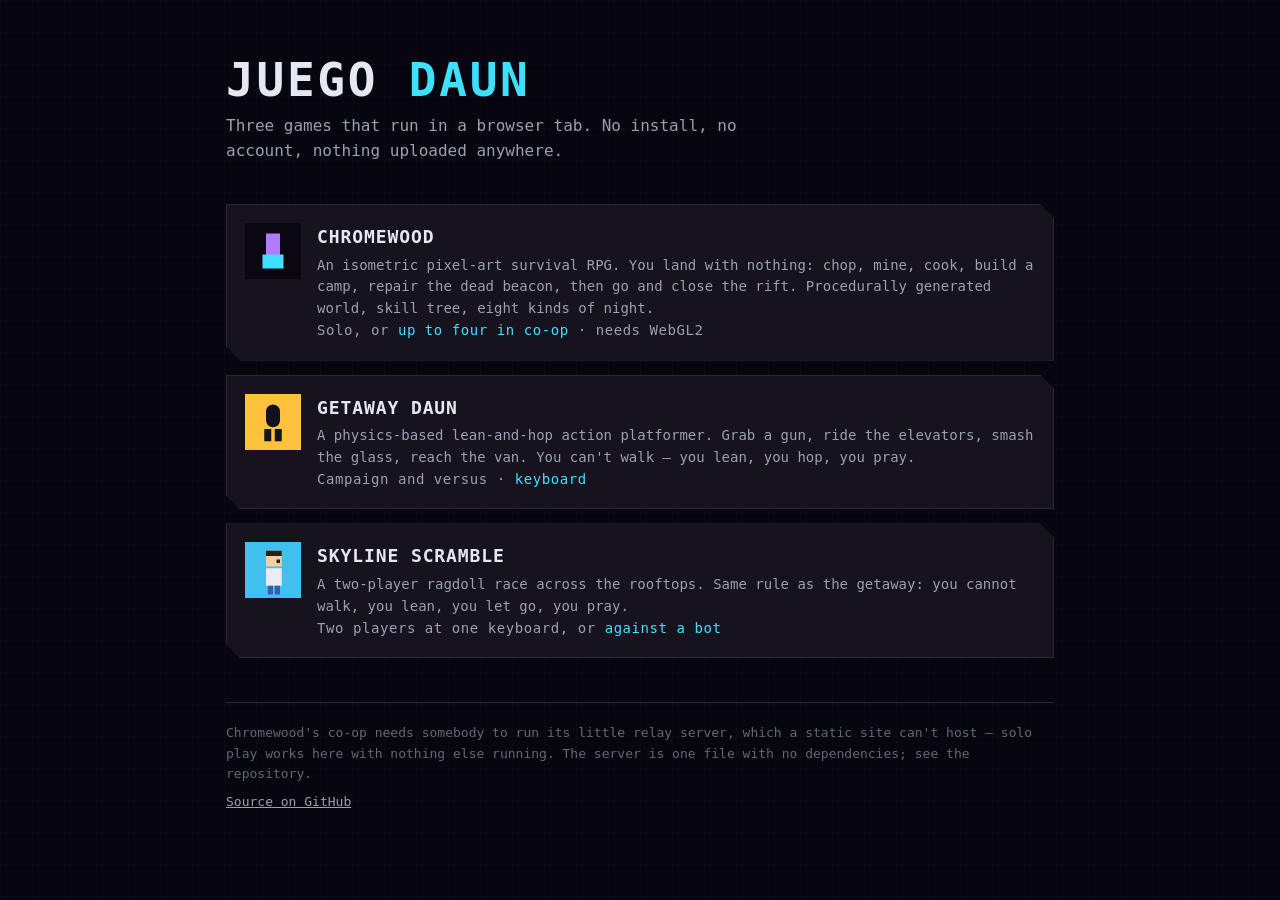
==== commit b6744bbf: "Publish the repository as a GitHub Pages site Three games live here now and only one of them was rea" ====
--- a/index.html
+++ b/index.html
@@ -2,168 +2,159 @@
 <html lang="en">
 <head>
 <meta charset="utf-8">
-<meta name="viewport" content="width=device-width, initial-scale=1">
+<meta name="viewport" content="width=device-width, initial-scale=1, viewport-fit=cover">
 <title>Juego Daun</title>
-<meta name="description" content="Two browser games in one repository: RIMDAUN, a colony simulation, and Getaway Daun, a physics platformer. No install, no build step.">
-<meta name="theme-color" content="#0e1014">
-<link rel="icon" href="data:image/svg+xml,<svg xmlns='http://www.w3.org/2000/svg' viewBox='0 0 32 32'><rect width='32' height='32' fill='%230e1014'/><rect x='5' y='6' width='9' height='9' fill='%235c7a3e'/><rect x='18' y='17' width='9' height='9' fill='%23ffc23c'/></svg>">
+<meta name="description" content="Three browser games: an isometric survival RPG, a lean-and-hop getaway, and a rooftop ragdoll race. No installs, no accounts.">
+<meta name="theme-color" content="#0a0710">
+<link rel="icon" href="data:image/svg+xml,<svg xmlns='http://www.w3.org/2000/svg' viewBox='0 0 16 16'><rect width='16' height='16' fill='%230a0710'/><rect x='2' y='9' width='4' height='4' fill='%23ffc23c'/><rect x='6' y='5' width='4' height='8' fill='%23b07bff'/><rect x='10' y='7' width='4' height='6' fill='%233fc0ef'/></svg>">
 <style>
-  :root{
-    --bg:#0e1014;
-    --panel:#161a21;
-    --line:#242a34;
-    --ink:#e8e2d4;
-    --dim:#8a90a0;
-    --colony:#5c7a3e;
-    --getaway:#ffc23c;
+  /* Everything inline: this page is one file and loads before the
+     games it links to would have finished parsing their shaders. */
+  :root {
+    --ink: #07050d;
+    --plate: #16131f;
+    --edge: #2b2540;
+    --text: #e4e8f2;
+    --dim: #9aa0b4;
+    --faint: #626879;
+    --chrome: #3fe0ff;
   }
-  *{box-sizing:border-box;margin:0;padding:0}
-  html{-webkit-text-size-adjust:100%}
-  body{
-    min-height:100vh;
-    background:var(--bg);
-    color:var(--ink);
-    font:15px/1.6 -apple-system,BlinkMacSystemFont,"Segoe UI",Roboto,Helvetica,Arial,sans-serif;
-    display:flex;flex-direction:column;
-    padding:clamp(20px,5vw,64px);
+  * { box-sizing: border-box; }
+  html, body { margin: 0; padding: 0; }
+  body {
+    background: var(--ink);
+    color: var(--text);
+    font: 16px/1.55 ui-monospace, SFMono-Regular, Menlo, Consolas, monospace;
+    -webkit-font-smoothing: antialiased;
+    /* A faint grid, so the page reads as the same pixel world the
+       games live in without needing an image. */
+    background-image:
+      linear-gradient(rgba(255,255,255,0.016) 1px, transparent 1px),
+      linear-gradient(90deg, rgba(255,255,255,0.016) 1px, transparent 1px);
+    background-size: 32px 32px;
   }
-  header{max-width:980px;width:100%;margin:0 auto 40px}
-  h1{
-    font-size:13px;font-weight:600;letter-spacing:.18em;text-transform:uppercase;
-    color:var(--dim);
+  main { max-width: 860px; margin: 0 auto; padding: 56px 16px 72px; }
+
+  header { margin-bottom: 40px; }
+  h1 {
+    font-size: clamp(30px, 7vw, 46px);
+    line-height: 1.05;
+    letter-spacing: 0.06em;
+    margin: 0 0 10px;
+    text-transform: uppercase;
   }
-  header p{margin-top:10px;font-size:clamp(20px,3.2vw,28px);line-height:1.3;max-width:34ch}
-  main{
-    max-width:980px;width:100%;margin:0 auto;
-    display:grid;gap:20px;grid-template-columns:repeat(auto-fit,minmax(300px,1fr));
+  h1 span { color: var(--chrome); }
+  .tag { color: var(--dim); margin: 0; max-width: 54ch; }
+
+  ul { list-style: none; margin: 0; padding: 0; display: grid; gap: 14px; }
+
+  .card {
+    display: grid;
+    grid-template-columns: 56px 1fr;
+    gap: 16px;
+    align-items: start;
+    padding: 18px;
+    background: var(--plate);
+    border: 1px solid var(--edge);
+    /* A notched corner instead of a rounded one. */
+    clip-path: polygon(0 0, calc(100% - 14px) 0, 100% 14px, 100% 100%, 14px 100%, 0 calc(100% - 14px));
+    color: inherit;
+    text-decoration: none;
+    transition: background 0.12s, border-color 0.12s, transform 0.12s;
   }
-  .game{
-    display:flex;flex-direction:column;
-    background:var(--panel);
-    border:1px solid var(--line);
-    text-decoration:none;color:inherit;
-    transition:border-color .15s ease,transform .15s ease;
+  .card:hover, .card:focus-visible {
+    background: #1e1a2c;
+    border-color: #4a4268;
+    transform: translateY(-2px);
+    outline: none;
   }
-  .game:hover,.game:focus-visible{border-color:var(--accent);transform:translateY(-2px);outline:none}
-  .game svg{display:block;width:100%;height:132px}
-  .body{padding:22px 24px 24px;display:flex;flex-direction:column;flex:1}
-  .body h2{font-size:19px;letter-spacing:.02em}
-  .kind{
-    font-size:11px;letter-spacing:.14em;text-transform:uppercase;
-    color:var(--accent);margin-bottom:10px;
+  .card img { width: 56px; height: 56px; image-rendering: pixelated; display: block; }
+  .card h2 {
+    margin: 0 0 4px;
+    font-size: 18px;
+    letter-spacing: 0.05em;
+    text-transform: uppercase;
   }
-  .body p{color:var(--dim);margin-top:10px;flex:1}
-  ul{list-style:none;display:flex;flex-wrap:wrap;gap:6px;margin-top:18px}
-  li{
-    font-size:11px;color:var(--dim);
-    border:1px solid var(--line);padding:3px 8px;
+  .card p { margin: 0; color: var(--dim); font-size: 14px; }
+  .meta { margin-top: 8px; font-size: 12px; color: var(--faint); letter-spacing: 0.04em; }
+  .meta b { color: var(--chrome); font-weight: normal; }
+
+  footer {
+    margin-top: 44px;
+    padding-top: 20px;
+    border-top: 1px solid var(--edge);
+    color: var(--faint);
+    font-size: 13px;
   }
-  .play{
-    margin-top:20px;font-size:13px;font-weight:600;color:var(--accent);
-    display:inline-flex;align-items:center;gap:7px;
+  footer a { color: var(--dim); }
+  footer p { margin: 0 0 8px; }
+
+  @media (max-width: 520px) {
+    main { padding-top: 36px; }
+    .card { grid-template-columns: 40px 1fr; gap: 12px; padding: 14px; }
+    .card img { width: 40px; height: 40px; }
   }
-  .play span{transition:transform .15s ease}
-  .game:hover .play span{transform:translateX(3px)}
-  footer{
-    max-width:980px;width:100%;margin:44px auto 0;
-    color:var(--dim);font-size:13px;
-    border-top:1px solid var(--line);padding-top:18px;
-    display:flex;flex-wrap:wrap;gap:6px 18px;
+  @media (prefers-reduced-motion: reduce) {
+    .card { transition: none; }
+    .card:hover, .card:focus-visible { transform: none; }
   }
-  footer a{color:var(--dim)}
-  @media (prefers-reduced-motion:reduce){*{transition:none!important}}
 </style>
 </head>
 <body>
+<main>
+  <header>
+    <h1>Juego <span>Daun</span></h1>
+    <p class="tag">Three games that run in a browser tab. No install, no account,
+      nothing uploaded anywhere.</p>
+  </header>
 
-<header>
-  <h1>felipe-lotas69 / Juego&nbsp;Daun</h1>
-  <p>Two games that run in a browser tab. No install, no build step, no accounts.</p>
-</header>
+  <ul>
+    <li>
+      <a class="card" href="chromewood/">
+        <img alt="" src="data:image/svg+xml,<svg xmlns='http://www.w3.org/2000/svg' viewBox='0 0 16 16'><rect width='16' height='16' fill='%230a0710'/><rect x='6' y='3' width='4' height='7' fill='%23b07bff'/><rect x='5' y='9' width='6' height='4' fill='%233fe0ff'/></svg>">
+        <div>
+          <h2>Chromewood</h2>
+          <p>An isometric pixel-art survival RPG. You land with nothing: chop,
+            mine, cook, build a camp, repair the dead beacon, then go and close
+            the rift. Procedurally generated world, skill tree, eight kinds of
+            night.</p>
+          <p class="meta">Solo, or <b>up to four in co-op</b> · needs WebGL2</p>
+        </div>
+      </a>
+    </li>
 
-<main>
+    <li>
+      <a class="card" href="getaway.html">
+        <img alt="" src="data:image/svg+xml,<svg xmlns='http://www.w3.org/2000/svg' viewBox='0 0 32 32'><rect width='32' height='32' fill='%23ffc23c'/><rect x='12' y='6' width='8' height='13' rx='4' fill='%2311131c'/><rect x='11' y='20' width='4' height='7' fill='%2311131c'/><rect x='17' y='20' width='4' height='7' fill='%2311131c'/></svg>">
+        <div>
+          <h2>Getaway Daun</h2>
+          <p>A physics-based lean-and-hop action platformer. Grab a gun, ride the
+            elevators, smash the glass, reach the van. You can't walk — you lean,
+            you hop, you pray.</p>
+          <p class="meta">Campaign and versus · <b>keyboard</b></p>
+        </div>
+      </a>
+    </li>
 
-  <a class="game" href="colony/" style="--accent:var(--colony)">
-    <!-- A patch of ground seen from above: soil, grass, a river, two trees. -->
-    <svg viewBox="0 0 320 132" preserveAspectRatio="xMidYMid slice" role="img" aria-label="Top-down terrain with a river and trees">
-      <rect width="320" height="132" fill="#6b533b"/>
-      <rect y="0" width="320" height="46" fill="#5c7a3e"/>
-      <rect y="86" width="320" height="46" fill="#5c7a3e"/>
-      <path d="M0 52 h320 v28 H0 z" fill="#2f5d78"/>
-      <path d="M0 52 h320 v4 H0 z" fill="#3d7396"/>
-      <g fill="#3f6b33">
-        <circle cx="58" cy="24" r="15"/><circle cx="74" cy="30" r="11"/>
-        <circle cx="236" cy="108" r="14"/><circle cx="252" cy="102" r="10"/>
-      </g>
-      <g fill="#5a4227">
-        <rect x="55" y="30" width="5" height="10"/><rect x="233" y="112" width="5" height="10"/>
-      </g>
-      <g fill="#8f97a3">
-        <rect x="150" y="96" width="34" height="5"/><rect x="150" y="96" width="5" height="26"/>
-        <rect x="179" y="96" width="5" height="26"/>
-      </g>
-      <g fill="#6d8b48" opacity=".65">
-        <rect x="20" y="14" width="2" height="6"/><rect x="104" y="30" width="2" height="6"/>
-        <rect x="286" y="20" width="2" height="6"/><rect x="40" y="104" width="2" height="6"/>
-        <rect x="300" y="112" width="2" height="6"/>
-      </g>
-    </svg>
-    <div class="body">
-      <div class="kind">Colony simulation</div>
-      <h2>RIMDAUN</h2>
-      <p>Three survivors come down on an unclaimed world. You never move them directly — you
-        decide what matters, and they decide who does it, in what order, and whether they can
-        face doing it at all today.</p>
-      <ul>
-        <li>work priorities</li><li>mood &amp; mental breaks</li><li>body-part health</li>
-        <li>raids &amp; cover</li><li>a planet with civilizations</li><li>ideoligions</li>
-      </ul>
-      <div class="play">Play<span>&rarr;</span></div>
-    </div>
-  </a>
+    <li>
+      <a class="card" href="skyline-scramble/">
+        <img alt="" src="data:image/svg+xml,<svg xmlns='http://www.w3.org/2000/svg' viewBox='0 0 32 32'><rect width='32' height='32' fill='%233fc0ef'/><rect x='12' y='5' width='9' height='9' fill='%23f0cfa4'/><rect x='12' y='5' width='9' height='3' fill='%232b2118'/><rect x='18' y='10' width='2' height='2' fill='%2320232f'/><rect x='12' y='15' width='9' height='10' fill='%23e9edf2'/><rect x='13' y='25' width='3' height='5' fill='%233a5fa8'/><rect x='17' y='25' width='3' height='5' fill='%233a5fa8'/></svg>">
+        <div>
+          <h2>Skyline Scramble</h2>
+          <p>A two-player ragdoll race across the rooftops. Same rule as the
+            getaway: you cannot walk, you lean, you let go, you pray.</p>
+          <p class="meta">Two players at one keyboard, or <b>against a bot</b></p>
+        </div>
+      </a>
+    </li>
+  </ul>
 
-  <a class="game" href="getaway/" style="--accent:var(--getaway)">
-    <!-- Rooftops at night, a van waiting, and someone mid-hop. -->
-    <svg viewBox="0 0 320 132" preserveAspectRatio="xMidYMid slice" role="img" aria-label="Rooftop silhouettes at night with a getaway van">
-      <rect width="320" height="132" fill="#11131c"/>
-      <g fill="#1c2030">
-        <rect x="0" y="62" width="86" height="70"/><rect x="104" y="80" width="74" height="52"/>
-        <rect x="196" y="50" width="60" height="82"/><rect x="272" y="92" width="48" height="40"/>
-      </g>
-      <g fill="#ffc23c" opacity=".5">
-        <rect x="12" y="74" width="7" height="9"/><rect x="30" y="74" width="7" height="9"/>
-        <rect x="12" y="94" width="7" height="9"/><rect x="60" y="94" width="7" height="9"/>
-        <rect x="208" y="64" width="7" height="9"/><rect x="230" y="86" width="7" height="9"/>
-      </g>
-      <g fill="#f2efe6">
-        <rect x="140" y="58" width="8" height="12"/><rect x="138" y="70" width="4" height="9"/>
-        <rect x="146" y="70" width="4" height="9"/>
-      </g>
-      <rect x="132" y="47" width="22" height="3" fill="#ff4d5e"/>
-      <g fill="#ffc23c">
-        <rect x="278" y="76" width="36" height="16"/><rect x="286" y="68" width="20" height="9"/>
-      </g>
-      <g fill="#11131c"><rect x="284" y="90" width="8" height="6"/><rect x="302" y="90" width="8" height="6"/></g>
-    </svg>
-    <div class="body">
-      <div class="kind">Action platformer</div>
-      <h2>Getaway Daun</h2>
-      <p>You cannot walk. You lean, you hop, and you pray. Collapsing rooftops, elevator shafts
-        and glass towers, with a gun in hand and a van somewhere at the end of it.</p>
-      <ul>
-        <li>six campaign levels</li><li>versus mode</li><li>four bot personalities</li>
-        <li>ragdolls</li><li>LAN play</li>
-      </ul>
-      <div class="play">Play<span>&rarr;</span></div>
-    </div>
-  </a>
-
+  <footer>
+    <p>Chromewood's co-op needs somebody to run its little relay server, which a
+      static site can't host — solo play works here with nothing else running.
+      The server is one file with no dependencies; see the repository.</p>
+    <p><a href="https://github.com/felipe-lotas69/Juego-daun">Source on GitHub</a></p>
+  </footer>
 </main>
-
-<footer>
-  <span>Both games are plain static files — open either folder's <code>index.html</code> straight off disk and it works.</span>
-  <a href="https://github.com/felipe-lotas69/Juego-daun">Source</a>
-</footer>
-
 </body>
 </html>
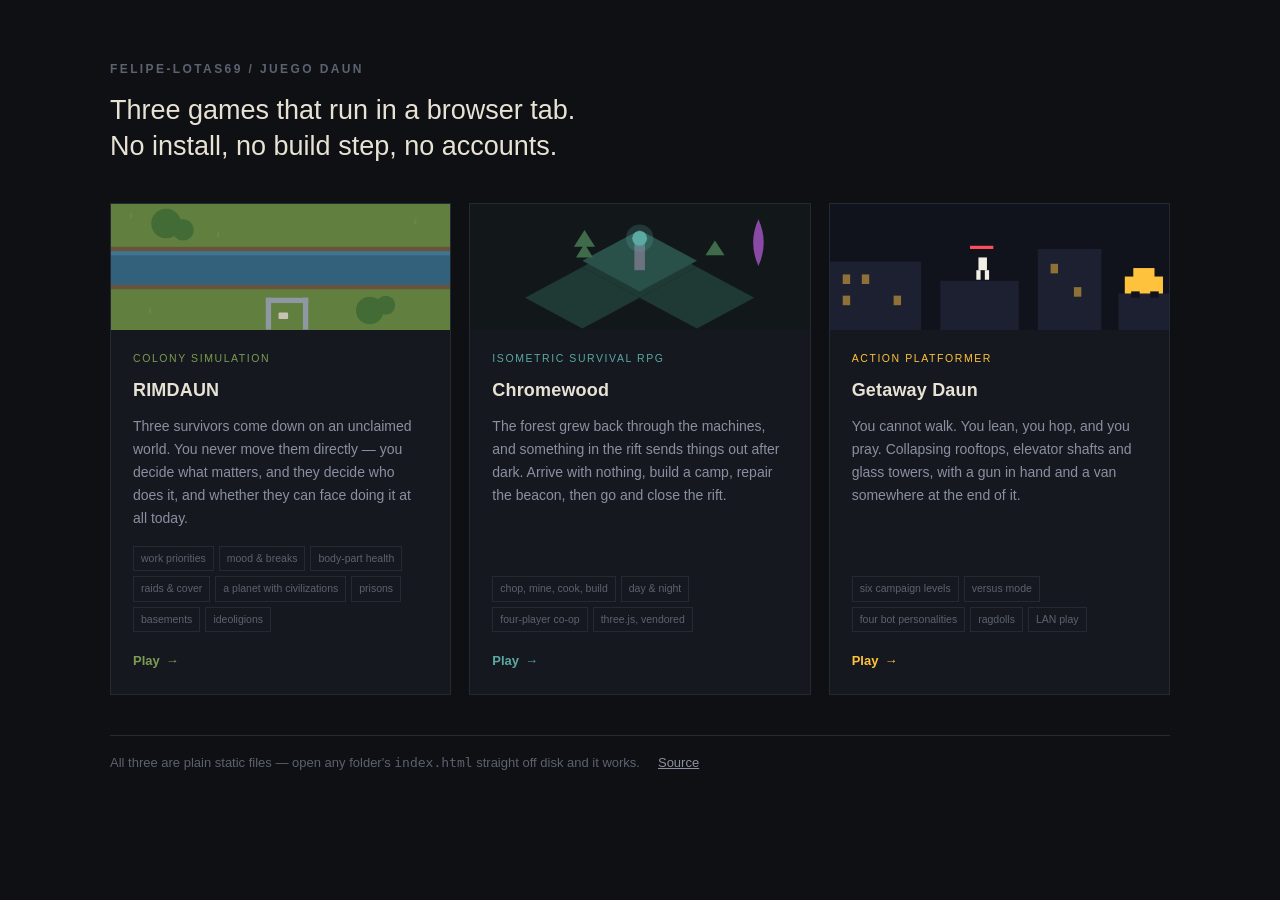
==== commit 00fd2543: "Put RIMDAUN in Skyline Scramble's place, and bring all three games together The repository had drift" ====
--- a/index.html
+++ b/index.html
@@ -2,159 +2,187 @@
 <html lang="en">
 <head>
 <meta charset="utf-8">
-<meta name="viewport" content="width=device-width, initial-scale=1, viewport-fit=cover">
+<meta name="viewport" content="width=device-width, initial-scale=1">
 <title>Juego Daun</title>
-<meta name="description" content="Three browser games: an isometric survival RPG, a lean-and-hop getaway, and a rooftop ragdoll race. No installs, no accounts.">
-<meta name="theme-color" content="#0a0710">
-<link rel="icon" href="data:image/svg+xml,<svg xmlns='http://www.w3.org/2000/svg' viewBox='0 0 16 16'><rect width='16' height='16' fill='%230a0710'/><rect x='2' y='9' width='4' height='4' fill='%23ffc23c'/><rect x='6' y='5' width='4' height='8' fill='%23b07bff'/><rect x='10' y='7' width='4' height='6' fill='%233fc0ef'/></svg>">
+<meta name="description" content="Three browser games in one repository: RIMDAUN, a colony simulation; Chromewood, an isometric survival RPG; and Getaway Daun, a physics platformer. No install, no build step.">
+<meta name="theme-color" content="#0e1014">
+<link rel="icon" href="data:image/svg+xml,<svg xmlns='http://www.w3.org/2000/svg' viewBox='0 0 32 32'><rect width='32' height='32' fill='%230e1014'/><rect x='4' y='5' width='8' height='8' fill='%235c7a3e'/><rect x='12' y='12' width='8' height='8' fill='%235aa9a3'/><rect x='20' y='19' width='8' height='8' fill='%23ffc23c'/></svg>">
 <style>
-  /* Everything inline: this page is one file and loads before the
-     games it links to would have finished parsing their shaders. */
-  :root {
-    --ink: #07050d;
-    --plate: #16131f;
-    --edge: #2b2540;
-    --text: #e4e8f2;
-    --dim: #9aa0b4;
-    --faint: #626879;
-    --chrome: #3fe0ff;
+  :root{
+    --bg:#0e1014;
+    --panel:#15181f;
+    --panel-hi:#1b1f28;
+    --line:#242a34;
+    --ink:#e8e2d4;
+    --dim:#8a90a0;
+    --faint:#5c6270;
+    --colony:#7d9b52;
+    --chrome:#5aa9a3;
+    --getaway:#ffc23c;
   }
-  * { box-sizing: border-box; }
-  html, body { margin: 0; padding: 0; }
-  body {
-    background: var(--ink);
-    color: var(--text);
-    font: 16px/1.55 ui-monospace, SFMono-Regular, Menlo, Consolas, monospace;
-    -webkit-font-smoothing: antialiased;
-    /* A faint grid, so the page reads as the same pixel world the
-       games live in without needing an image. */
-    background-image:
-      linear-gradient(rgba(255,255,255,0.016) 1px, transparent 1px),
-      linear-gradient(90deg, rgba(255,255,255,0.016) 1px, transparent 1px);
-    background-size: 32px 32px;
+  *{box-sizing:border-box;margin:0;padding:0}
+  html{-webkit-text-size-adjust:100%}
+  body{
+    min-height:100vh;
+    background:var(--bg);
+    color:var(--ink);
+    font:15px/1.65 -apple-system,BlinkMacSystemFont,"Segoe UI",Roboto,Helvetica,Arial,sans-serif;
+    display:flex;flex-direction:column;
+    padding:clamp(22px,5vw,60px);
   }
-  main { max-width: 860px; margin: 0 auto; padding: 56px 16px 72px; }
-
-  header { margin-bottom: 40px; }
-  h1 {
-    font-size: clamp(30px, 7vw, 46px);
-    line-height: 1.05;
-    letter-spacing: 0.06em;
-    margin: 0 0 10px;
-    text-transform: uppercase;
+  .wrap{width:100%;max-width:1060px;margin:0 auto}
+  header{margin-bottom:38px}
+  h1{font-size:12px;font-weight:600;letter-spacing:.2em;text-transform:uppercase;color:var(--faint)}
+  header p{margin-top:12px;font-size:clamp(21px,3vw,27px);line-height:1.35;max-width:32ch}
+  main{display:grid;gap:18px;grid-template-columns:repeat(auto-fit,minmax(290px,1fr))}
+  .game{
+    display:flex;flex-direction:column;
+    background:var(--panel);
+    border:1px solid var(--line);
+    text-decoration:none;color:inherit;
+    transition:border-color .15s ease,background .15s ease;
   }
-  h1 span { color: var(--chrome); }
-  .tag { color: var(--dim); margin: 0; max-width: 54ch; }
-
-  ul { list-style: none; margin: 0; padding: 0; display: grid; gap: 14px; }
-
-  .card {
-    display: grid;
-    grid-template-columns: 56px 1fr;
-    gap: 16px;
-    align-items: start;
-    padding: 18px;
-    background: var(--plate);
-    border: 1px solid var(--edge);
-    /* A notched corner instead of a rounded one. */
-    clip-path: polygon(0 0, calc(100% - 14px) 0, 100% 14px, 100% 100%, 14px 100%, 0 calc(100% - 14px));
-    color: inherit;
-    text-decoration: none;
-    transition: background 0.12s, border-color 0.12s, transform 0.12s;
-  }
-  .card:hover, .card:focus-visible {
-    background: #1e1a2c;
-    border-color: #4a4268;
-    transform: translateY(-2px);
-    outline: none;
-  }
-  .card img { width: 56px; height: 56px; image-rendering: pixelated; display: block; }
-  .card h2 {
-    margin: 0 0 4px;
-    font-size: 18px;
-    letter-spacing: 0.05em;
-    text-transform: uppercase;
-  }
-  .card p { margin: 0; color: var(--dim); font-size: 14px; }
-  .meta { margin-top: 8px; font-size: 12px; color: var(--faint); letter-spacing: 0.04em; }
-  .meta b { color: var(--chrome); font-weight: normal; }
-
-  footer {
-    margin-top: 44px;
-    padding-top: 20px;
-    border-top: 1px solid var(--edge);
-    color: var(--faint);
-    font-size: 13px;
-  }
-  footer a { color: var(--dim); }
-  footer p { margin: 0 0 8px; }
-
-  @media (max-width: 520px) {
-    main { padding-top: 36px; }
-    .card { grid-template-columns: 40px 1fr; gap: 12px; padding: 14px; }
-    .card img { width: 40px; height: 40px; }
-  }
-  @media (prefers-reduced-motion: reduce) {
-    .card { transition: none; }
-    .card:hover, .card:focus-visible { transform: none; }
-  }
+  .game:hover,.game:focus-visible{border-color:var(--accent);background:var(--panel-hi);outline:none}
+  .game svg{display:block;width:100%;height:126px}
+  .body{padding:20px 22px 22px;display:flex;flex-direction:column;flex:1}
+  .kind{font-size:10.5px;letter-spacing:.15em;text-transform:uppercase;color:var(--accent);margin-bottom:9px}
+  .body h2{font-size:18px;letter-spacing:.01em}
+  .body p{color:var(--dim);margin-top:9px;flex:1;font-size:14px}
+  ul{list-style:none;display:flex;flex-wrap:wrap;gap:5px;margin-top:16px}
+  li{font-size:10.5px;color:var(--faint);border:1px solid var(--line);padding:3px 7px}
+  .play{margin-top:18px;font-size:13px;font-weight:600;color:var(--accent);display:inline-flex;align-items:center;gap:6px}
+  .play i{font-style:normal;transition:transform .15s ease}
+  .game:hover .play i{transform:translateX(3px)}
+  footer{margin-top:40px;color:var(--faint);font-size:13px;border-top:1px solid var(--line);padding-top:16px;display:flex;flex-wrap:wrap;gap:6px 18px}
+  footer a{color:var(--dim)}
+  @media (prefers-reduced-motion:reduce){*{transition:none!important}}
 </style>
 </head>
 <body>
+<div class="wrap">
+
+<header>
+  <h1>felipe-lotas69 / Juego&nbsp;Daun</h1>
+  <p>Three games that run in a browser tab. No install, no build step, no accounts.</p>
+</header>
+
 <main>
-  <header>
-    <h1>Juego <span>Daun</span></h1>
-    <p class="tag">Three games that run in a browser tab. No install, no account,
-      nothing uploaded anywhere.</p>
-  </header>
 
-  <ul>
-    <li>
-      <a class="card" href="chromewood/">
-        <img alt="" src="data:image/svg+xml,<svg xmlns='http://www.w3.org/2000/svg' viewBox='0 0 16 16'><rect width='16' height='16' fill='%230a0710'/><rect x='6' y='3' width='4' height='7' fill='%23b07bff'/><rect x='5' y='9' width='6' height='4' fill='%233fe0ff'/></svg>">
-        <div>
-          <h2>Chromewood</h2>
-          <p>An isometric pixel-art survival RPG. You land with nothing: chop,
-            mine, cook, build a camp, repair the dead beacon, then go and close
-            the rift. Procedurally generated world, skill tree, eight kinds of
-            night.</p>
-          <p class="meta">Solo, or <b>up to four in co-op</b> · needs WebGL2</p>
-        </div>
-      </a>
-    </li>
+  <a class="game" href="colony/" style="--accent:var(--colony)">
+    <!-- Ground seen from above: soil, grass, a river, trees, a walled room. -->
+    <svg viewBox="0 0 320 126" preserveAspectRatio="xMidYMid slice" role="img" aria-label="Top-down terrain with a river, trees and a walled room">
+      <rect width="320" height="126" fill="#6b533b"/>
+      <rect width="320" height="44" fill="#61803f"/>
+      <rect y="84" width="320" height="42" fill="#61803f"/>
+      <rect y="48" width="320" height="32" fill="#33607a"/>
+      <rect y="48" width="320" height="4" fill="#41748f"/>
+      <g fill="#426b35">
+        <circle cx="52" cy="22" r="14"/><circle cx="68" cy="28" r="10"/>
+        <circle cx="244" cy="104" r="13"/><circle cx="259" cy="99" r="9"/>
+      </g>
+      <g fill="#8f97a3">
+        <rect x="146" y="92" width="40" height="5"/><rect x="146" y="92" width="5" height="30"/>
+        <rect x="181" y="92" width="5" height="30"/>
+      </g>
+      <g fill="#c9c2b2"><rect x="158" y="106" width="9" height="6" rx="1"/></g>
+      <g fill="#6f8f4a" opacity=".55">
+        <rect x="18" y="12" width="2" height="5"/><rect x="100" y="30" width="2" height="5"/>
+        <rect x="286" y="18" width="2" height="5"/><rect x="36" y="102" width="2" height="5"/>
+      </g>
+    </svg>
+    <div class="body">
+      <div class="kind">Colony simulation</div>
+      <h2>RIMDAUN</h2>
+      <p>Three survivors come down on an unclaimed world. You never move them directly — you
+        decide what matters, and they decide who does it, and whether they can face doing it
+        at all today.</p>
+      <ul>
+        <li>work priorities</li><li>mood &amp; breaks</li><li>body-part health</li>
+        <li>raids &amp; cover</li><li>a planet with civilizations</li><li>prisons</li>
+        <li>basements</li><li>ideoligions</li>
+      </ul>
+      <div class="play">Play<i>&rarr;</i></div>
+    </div>
+  </a>
 
-    <li>
-      <a class="card" href="getaway.html">
-        <img alt="" src="data:image/svg+xml,<svg xmlns='http://www.w3.org/2000/svg' viewBox='0 0 32 32'><rect width='32' height='32' fill='%23ffc23c'/><rect x='12' y='6' width='8' height='13' rx='4' fill='%2311131c'/><rect x='11' y='20' width='4' height='7' fill='%2311131c'/><rect x='17' y='20' width='4' height='7' fill='%2311131c'/></svg>">
-        <div>
-          <h2>Getaway Daun</h2>
-          <p>A physics-based lean-and-hop action platformer. Grab a gun, ride the
-            elevators, smash the glass, reach the van. You can't walk — you lean,
-            you hop, you pray.</p>
-          <p class="meta">Campaign and versus · <b>keyboard</b></p>
-        </div>
-      </a>
-    </li>
+  <a class="game" href="chromewood/" style="--accent:var(--chrome)">
+    <!-- Isometric tiles, a lit beacon, and the rift. -->
+    <svg viewBox="0 0 320 126" preserveAspectRatio="xMidYMid slice" role="img" aria-label="Isometric forest tiles with a beacon and a rift">
+      <rect width="320" height="126" fill="#12181a"/>
+      <g fill="#1f3a34">
+        <path d="M160 34 L214 63 L160 92 L106 63 Z"/>
+        <path d="M214 63 L268 92 L214 121 L160 92 Z"/>
+        <path d="M106 63 L160 92 L106 121 L52 92 Z"/>
+      </g>
+      <g fill="#295049">
+        <path d="M160 28 L214 57 L160 86 L106 57 Z"/>
+      </g>
+      <g fill="#3f6b4a">
+        <path d="M98 44 l10 -16 10 16 z"/><path d="M100 54 l8 -13 8 13 z"/>
+        <path d="M222 52 l9 -14 9 14 z"/>
+      </g>
+      <rect x="155" y="40" width="10" height="26" fill="#6b7280"/>
+      <circle cx="160" cy="36" r="7" fill="#5aa9a3"/>
+      <circle cx="160" cy="36" r="13" fill="#5aa9a3" opacity=".22"/>
+      <g fill="#a855c7" opacity=".8">
+        <path d="M272 18 q10 22 0 44 q-10 -22 0 -44z"/>
+      </g>
+    </svg>
+    <div class="body">
+      <div class="kind">Isometric survival RPG</div>
+      <h2>Chromewood</h2>
+      <p>The forest grew back through the machines, and something in the rift sends things out
+        after dark. Arrive with nothing, build a camp, repair the beacon, then go and close
+        the rift.</p>
+      <ul>
+        <li>chop, mine, cook, build</li><li>day &amp; night</li><li>four-player co-op</li>
+        <li>three.js, vendored</li>
+      </ul>
+      <div class="play">Play<i>&rarr;</i></div>
+    </div>
+  </a>
 
-    <li>
-      <a class="card" href="skyline-scramble/">
-        <img alt="" src="data:image/svg+xml,<svg xmlns='http://www.w3.org/2000/svg' viewBox='0 0 32 32'><rect width='32' height='32' fill='%233fc0ef'/><rect x='12' y='5' width='9' height='9' fill='%23f0cfa4'/><rect x='12' y='5' width='9' height='3' fill='%232b2118'/><rect x='18' y='10' width='2' height='2' fill='%2320232f'/><rect x='12' y='15' width='9' height='10' fill='%23e9edf2'/><rect x='13' y='25' width='3' height='5' fill='%233a5fa8'/><rect x='17' y='25' width='3' height='5' fill='%233a5fa8'/></svg>">
-        <div>
-          <h2>Skyline Scramble</h2>
-          <p>A two-player ragdoll race across the rooftops. Same rule as the
-            getaway: you cannot walk, you lean, you let go, you pray.</p>
-          <p class="meta">Two players at one keyboard, or <b>against a bot</b></p>
-        </div>
-      </a>
-    </li>
-  </ul>
+  <a class="game" href="getaway/" style="--accent:var(--getaway)">
+    <!-- Rooftops at night, a van waiting, someone mid-hop. -->
+    <svg viewBox="0 0 320 126" preserveAspectRatio="xMidYMid slice" role="img" aria-label="Rooftop silhouettes at night with a getaway van">
+      <rect width="320" height="126" fill="#11131c"/>
+      <g fill="#1c2030">
+        <rect y="58" width="86" height="68"/><rect x="104" y="76" width="74" height="50"/>
+        <rect x="196" y="46" width="60" height="80"/><rect x="272" y="88" width="48" height="38"/>
+      </g>
+      <g fill="#ffc23c" opacity=".5">
+        <rect x="12" y="70" width="7" height="9"/><rect x="30" y="70" width="7" height="9"/>
+        <rect x="12" y="90" width="7" height="9"/><rect x="60" y="90" width="7" height="9"/>
+        <rect x="208" y="60" width="7" height="9"/><rect x="230" y="82" width="7" height="9"/>
+      </g>
+      <g fill="#f2efe6">
+        <rect x="140" y="54" width="8" height="12"/><rect x="138" y="66" width="4" height="9"/>
+        <rect x="146" y="66" width="4" height="9"/>
+      </g>
+      <rect x="132" y="43" width="22" height="3" fill="#ff4d5e"/>
+      <g fill="#ffc23c"><rect x="278" y="72" width="36" height="16"/><rect x="286" y="64" width="20" height="9"/></g>
+      <g fill="#11131c"><rect x="284" y="86" width="8" height="6"/><rect x="302" y="86" width="8" height="6"/></g>
+    </svg>
+    <div class="body">
+      <div class="kind">Action platformer</div>
+      <h2>Getaway Daun</h2>
+      <p>You cannot walk. You lean, you hop, and you pray. Collapsing rooftops, elevator shafts
+        and glass towers, with a gun in hand and a van somewhere at the end of it.</p>
+      <ul>
+        <li>six campaign levels</li><li>versus mode</li><li>four bot personalities</li>
+        <li>ragdolls</li><li>LAN play</li>
+      </ul>
+      <div class="play">Play<i>&rarr;</i></div>
+    </div>
+  </a>
 
-  <footer>
-    <p>Chromewood's co-op needs somebody to run its little relay server, which a
-      static site can't host — solo play works here with nothing else running.
-      The server is one file with no dependencies; see the repository.</p>
-    <p><a href="https://github.com/felipe-lotas69/Juego-daun">Source on GitHub</a></p>
-  </footer>
 </main>
+
+<footer>
+  <span>All three are plain static files — open any folder's <code>index.html</code> straight off disk and it works.</span>
+  <a href="https://github.com/felipe-lotas69/Juego-daun">Source</a>
+</footer>
+
+</div>
 </body>
 </html>
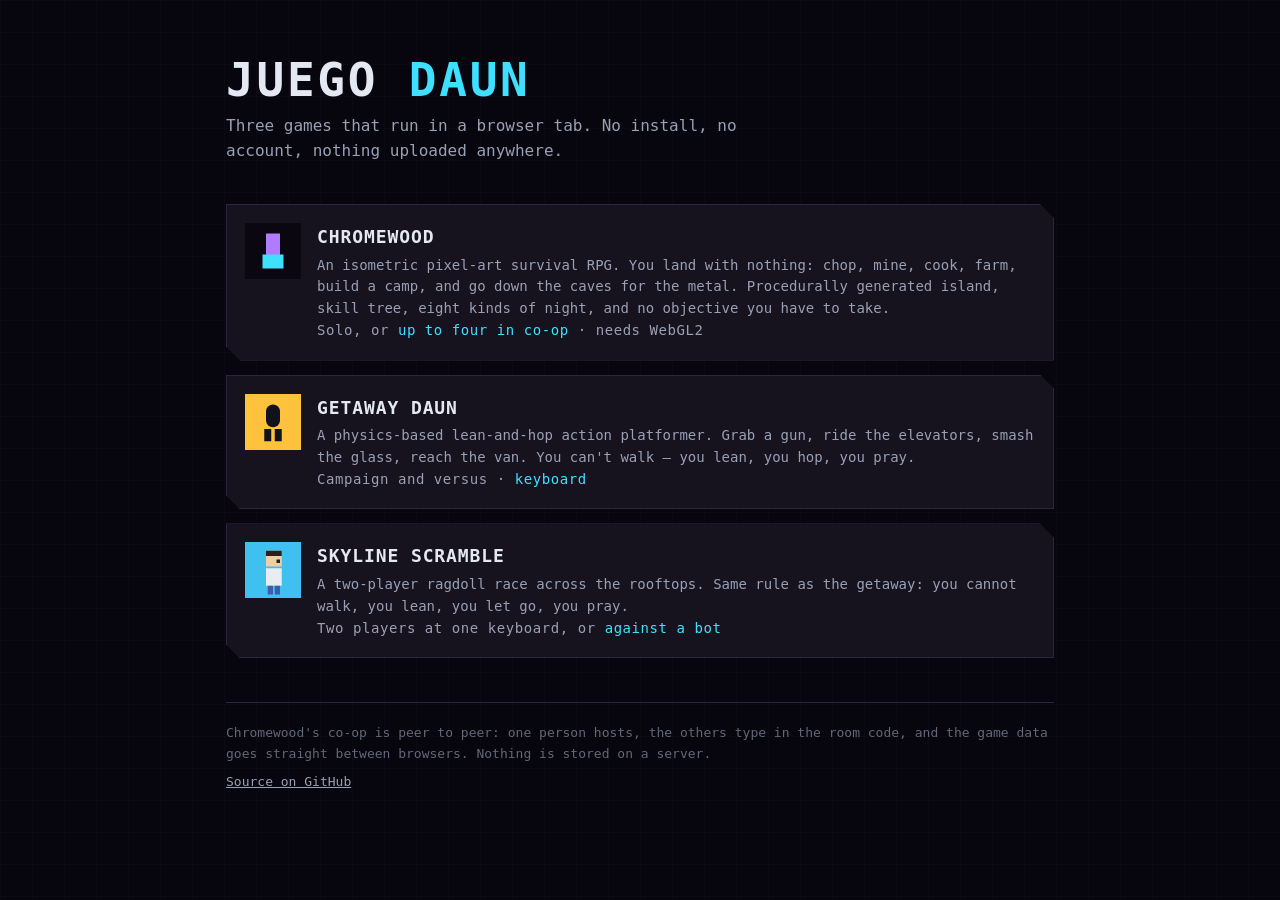
==== commit 5d3d4c0a: "Landing page: Chromewood's co-op does not need a server any more The footer still told people to run" ====
--- a/index.html
+++ b/index.html
@@ -2,187 +2,159 @@
 <html lang="en">
 <head>
 <meta charset="utf-8">
-<meta name="viewport" content="width=device-width, initial-scale=1">
+<meta name="viewport" content="width=device-width, initial-scale=1, viewport-fit=cover">
 <title>Juego Daun</title>
-<meta name="description" content="Three browser games in one repository: RIMDAUN, a colony simulation; Chromewood, an isometric survival RPG; and Getaway Daun, a physics platformer. No install, no build step.">
-<meta name="theme-color" content="#0e1014">
-<link rel="icon" href="data:image/svg+xml,<svg xmlns='http://www.w3.org/2000/svg' viewBox='0 0 32 32'><rect width='32' height='32' fill='%230e1014'/><rect x='4' y='5' width='8' height='8' fill='%235c7a3e'/><rect x='12' y='12' width='8' height='8' fill='%235aa9a3'/><rect x='20' y='19' width='8' height='8' fill='%23ffc23c'/></svg>">
+<meta name="description" content="Three browser games: an isometric survival RPG, a lean-and-hop getaway, and a rooftop ragdoll race. No installs, no accounts.">
+<meta name="theme-color" content="#0a0710">
+<link rel="icon" href="data:image/svg+xml,<svg xmlns='http://www.w3.org/2000/svg' viewBox='0 0 16 16'><rect width='16' height='16' fill='%230a0710'/><rect x='2' y='9' width='4' height='4' fill='%23ffc23c'/><rect x='6' y='5' width='4' height='8' fill='%23b07bff'/><rect x='10' y='7' width='4' height='6' fill='%233fc0ef'/></svg>">
 <style>
-  :root{
-    --bg:#0e1014;
-    --panel:#15181f;
-    --panel-hi:#1b1f28;
-    --line:#242a34;
-    --ink:#e8e2d4;
-    --dim:#8a90a0;
-    --faint:#5c6270;
-    --colony:#7d9b52;
-    --chrome:#5aa9a3;
-    --getaway:#ffc23c;
+  /* Everything inline: this page is one file and loads before the
+     games it links to would have finished parsing their shaders. */
+  :root {
+    --ink: #07050d;
+    --plate: #16131f;
+    --edge: #2b2540;
+    --text: #e4e8f2;
+    --dim: #9aa0b4;
+    --faint: #626879;
+    --chrome: #3fe0ff;
   }
-  *{box-sizing:border-box;margin:0;padding:0}
-  html{-webkit-text-size-adjust:100%}
-  body{
-    min-height:100vh;
-    background:var(--bg);
-    color:var(--ink);
-    font:15px/1.65 -apple-system,BlinkMacSystemFont,"Segoe UI",Roboto,Helvetica,Arial,sans-serif;
-    display:flex;flex-direction:column;
-    padding:clamp(22px,5vw,60px);
+  * { box-sizing: border-box; }
+  html, body { margin: 0; padding: 0; }
+  body {
+    background: var(--ink);
+    color: var(--text);
+    font: 16px/1.55 ui-monospace, SFMono-Regular, Menlo, Consolas, monospace;
+    -webkit-font-smoothing: antialiased;
+    /* A faint grid, so the page reads as the same pixel world the
+       games live in without needing an image. */
+    background-image:
+      linear-gradient(rgba(255,255,255,0.016) 1px, transparent 1px),
+      linear-gradient(90deg, rgba(255,255,255,0.016) 1px, transparent 1px);
+    background-size: 32px 32px;
   }
-  .wrap{width:100%;max-width:1060px;margin:0 auto}
-  header{margin-bottom:38px}
-  h1{font-size:12px;font-weight:600;letter-spacing:.2em;text-transform:uppercase;color:var(--faint)}
-  header p{margin-top:12px;font-size:clamp(21px,3vw,27px);line-height:1.35;max-width:32ch}
-  main{display:grid;gap:18px;grid-template-columns:repeat(auto-fit,minmax(290px,1fr))}
-  .game{
-    display:flex;flex-direction:column;
-    background:var(--panel);
-    border:1px solid var(--line);
-    text-decoration:none;color:inherit;
-    transition:border-color .15s ease,background .15s ease;
+  main { max-width: 860px; margin: 0 auto; padding: 56px 16px 72px; }
+
+  header { margin-bottom: 40px; }
+  h1 {
+    font-size: clamp(30px, 7vw, 46px);
+    line-height: 1.05;
+    letter-spacing: 0.06em;
+    margin: 0 0 10px;
+    text-transform: uppercase;
   }
-  .game:hover,.game:focus-visible{border-color:var(--accent);background:var(--panel-hi);outline:none}
-  .game svg{display:block;width:100%;height:126px}
-  .body{padding:20px 22px 22px;display:flex;flex-direction:column;flex:1}
-  .kind{font-size:10.5px;letter-spacing:.15em;text-transform:uppercase;color:var(--accent);margin-bottom:9px}
-  .body h2{font-size:18px;letter-spacing:.01em}
-  .body p{color:var(--dim);margin-top:9px;flex:1;font-size:14px}
-  ul{list-style:none;display:flex;flex-wrap:wrap;gap:5px;margin-top:16px}
-  li{font-size:10.5px;color:var(--faint);border:1px solid var(--line);padding:3px 7px}
-  .play{margin-top:18px;font-size:13px;font-weight:600;color:var(--accent);display:inline-flex;align-items:center;gap:6px}
-  .play i{font-style:normal;transition:transform .15s ease}
-  .game:hover .play i{transform:translateX(3px)}
-  footer{margin-top:40px;color:var(--faint);font-size:13px;border-top:1px solid var(--line);padding-top:16px;display:flex;flex-wrap:wrap;gap:6px 18px}
-  footer a{color:var(--dim)}
-  @media (prefers-reduced-motion:reduce){*{transition:none!important}}
+  h1 span { color: var(--chrome); }
+  .tag { color: var(--dim); margin: 0; max-width: 54ch; }
+
+  ul { list-style: none; margin: 0; padding: 0; display: grid; gap: 14px; }
+
+  .card {
+    display: grid;
+    grid-template-columns: 56px 1fr;
+    gap: 16px;
+    align-items: start;
+    padding: 18px;
+    background: var(--plate);
+    border: 1px solid var(--edge);
+    /* A notched corner instead of a rounded one. */
+    clip-path: polygon(0 0, calc(100% - 14px) 0, 100% 14px, 100% 100%, 14px 100%, 0 calc(100% - 14px));
+    color: inherit;
+    text-decoration: none;
+    transition: background 0.12s, border-color 0.12s, transform 0.12s;
+  }
+  .card:hover, .card:focus-visible {
+    background: #1e1a2c;
+    border-color: #4a4268;
+    transform: translateY(-2px);
+    outline: none;
+  }
+  .card img { width: 56px; height: 56px; image-rendering: pixelated; display: block; }
+  .card h2 {
+    margin: 0 0 4px;
+    font-size: 18px;
+    letter-spacing: 0.05em;
+    text-transform: uppercase;
+  }
+  .card p { margin: 0; color: var(--dim); font-size: 14px; }
+  .meta { margin-top: 8px; font-size: 12px; color: var(--faint); letter-spacing: 0.04em; }
+  .meta b { color: var(--chrome); font-weight: normal; }
+
+  footer {
+    margin-top: 44px;
+    padding-top: 20px;
+    border-top: 1px solid var(--edge);
+    color: var(--faint);
+    font-size: 13px;
+  }
+  footer a { color: var(--dim); }
+  footer p { margin: 0 0 8px; }
+
+  @media (max-width: 520px) {
+    main { padding-top: 36px; }
+    .card { grid-template-columns: 40px 1fr; gap: 12px; padding: 14px; }
+    .card img { width: 40px; height: 40px; }
+  }
+  @media (prefers-reduced-motion: reduce) {
+    .card { transition: none; }
+    .card:hover, .card:focus-visible { transform: none; }
+  }
 </style>
 </head>
 <body>
-<div class="wrap">
+<main>
+  <header>
+    <h1>Juego <span>Daun</span></h1>
+    <p class="tag">Three games that run in a browser tab. No install, no account,
+      nothing uploaded anywhere.</p>
+  </header>
 
-<header>
-  <h1>felipe-lotas69 / Juego&nbsp;Daun</h1>
-  <p>Three games that run in a browser tab. No install, no build step, no accounts.</p>
-</header>
+  <ul>
+    <li>
+      <a class="card" href="chromewood/">
+        <img alt="" src="data:image/svg+xml,<svg xmlns='http://www.w3.org/2000/svg' viewBox='0 0 16 16'><rect width='16' height='16' fill='%230a0710'/><rect x='6' y='3' width='4' height='7' fill='%23b07bff'/><rect x='5' y='9' width='6' height='4' fill='%233fe0ff'/></svg>">
+        <div>
+          <h2>Chromewood</h2>
+          <p>An isometric pixel-art survival RPG. You land with nothing: chop,
+            mine, cook, farm, build a camp, and go down the caves for the metal.
+            Procedurally generated island, skill tree, eight kinds of night,
+            and no objective you have to take.</p>
+          <p class="meta">Solo, or <b>up to four in co-op</b> · needs WebGL2</p>
+        </div>
+      </a>
+    </li>
 
-<main>
+    <li>
+      <a class="card" href="getaway.html">
+        <img alt="" src="data:image/svg+xml,<svg xmlns='http://www.w3.org/2000/svg' viewBox='0 0 32 32'><rect width='32' height='32' fill='%23ffc23c'/><rect x='12' y='6' width='8' height='13' rx='4' fill='%2311131c'/><rect x='11' y='20' width='4' height='7' fill='%2311131c'/><rect x='17' y='20' width='4' height='7' fill='%2311131c'/></svg>">
+        <div>
+          <h2>Getaway Daun</h2>
+          <p>A physics-based lean-and-hop action platformer. Grab a gun, ride the
+            elevators, smash the glass, reach the van. You can't walk — you lean,
+            you hop, you pray.</p>
+          <p class="meta">Campaign and versus · <b>keyboard</b></p>
+        </div>
+      </a>
+    </li>
 
-  <a class="game" href="colony/" style="--accent:var(--colony)">
-    <!-- Ground seen from above: soil, grass, a river, trees, a walled room. -->
-    <svg viewBox="0 0 320 126" preserveAspectRatio="xMidYMid slice" role="img" aria-label="Top-down terrain with a river, trees and a walled room">
-      <rect width="320" height="126" fill="#6b533b"/>
-      <rect width="320" height="44" fill="#61803f"/>
-      <rect y="84" width="320" height="42" fill="#61803f"/>
-      <rect y="48" width="320" height="32" fill="#33607a"/>
-      <rect y="48" width="320" height="4" fill="#41748f"/>
-      <g fill="#426b35">
-        <circle cx="52" cy="22" r="14"/><circle cx="68" cy="28" r="10"/>
-        <circle cx="244" cy="104" r="13"/><circle cx="259" cy="99" r="9"/>
-      </g>
-      <g fill="#8f97a3">
-        <rect x="146" y="92" width="40" height="5"/><rect x="146" y="92" width="5" height="30"/>
-        <rect x="181" y="92" width="5" height="30"/>
-      </g>
-      <g fill="#c9c2b2"><rect x="158" y="106" width="9" height="6" rx="1"/></g>
-      <g fill="#6f8f4a" opacity=".55">
-        <rect x="18" y="12" width="2" height="5"/><rect x="100" y="30" width="2" height="5"/>
-        <rect x="286" y="18" width="2" height="5"/><rect x="36" y="102" width="2" height="5"/>
-      </g>
-    </svg>
-    <div class="body">
-      <div class="kind">Colony simulation</div>
-      <h2>RIMDAUN</h2>
-      <p>Three survivors come down on an unclaimed world. You never move them directly — you
-        decide what matters, and they decide who does it, and whether they can face doing it
-        at all today.</p>
-      <ul>
-        <li>work priorities</li><li>mood &amp; breaks</li><li>body-part health</li>
-        <li>raids &amp; cover</li><li>a planet with civilizations</li><li>prisons</li>
-        <li>basements</li><li>ideoligions</li>
-      </ul>
-      <div class="play">Play<i>&rarr;</i></div>
-    </div>
-  </a>
+    <li>
+      <a class="card" href="skyline-scramble/">
+        <img alt="" src="data:image/svg+xml,<svg xmlns='http://www.w3.org/2000/svg' viewBox='0 0 32 32'><rect width='32' height='32' fill='%233fc0ef'/><rect x='12' y='5' width='9' height='9' fill='%23f0cfa4'/><rect x='12' y='5' width='9' height='3' fill='%232b2118'/><rect x='18' y='10' width='2' height='2' fill='%2320232f'/><rect x='12' y='15' width='9' height='10' fill='%23e9edf2'/><rect x='13' y='25' width='3' height='5' fill='%233a5fa8'/><rect x='17' y='25' width='3' height='5' fill='%233a5fa8'/></svg>">
+        <div>
+          <h2>Skyline Scramble</h2>
+          <p>A two-player ragdoll race across the rooftops. Same rule as the
+            getaway: you cannot walk, you lean, you let go, you pray.</p>
+          <p class="meta">Two players at one keyboard, or <b>against a bot</b></p>
+        </div>
+      </a>
+    </li>
+  </ul>
 
-  <a class="game" href="chromewood/" style="--accent:var(--chrome)">
-    <!-- Isometric tiles, a lit beacon, and the rift. -->
-    <svg viewBox="0 0 320 126" preserveAspectRatio="xMidYMid slice" role="img" aria-label="Isometric forest tiles with a beacon and a rift">
-      <rect width="320" height="126" fill="#12181a"/>
-      <g fill="#1f3a34">
-        <path d="M160 34 L214 63 L160 92 L106 63 Z"/>
-        <path d="M214 63 L268 92 L214 121 L160 92 Z"/>
-        <path d="M106 63 L160 92 L106 121 L52 92 Z"/>
-      </g>
-      <g fill="#295049">
-        <path d="M160 28 L214 57 L160 86 L106 57 Z"/>
-      </g>
-      <g fill="#3f6b4a">
-        <path d="M98 44 l10 -16 10 16 z"/><path d="M100 54 l8 -13 8 13 z"/>
-        <path d="M222 52 l9 -14 9 14 z"/>
-      </g>
-      <rect x="155" y="40" width="10" height="26" fill="#6b7280"/>
-      <circle cx="160" cy="36" r="7" fill="#5aa9a3"/>
-      <circle cx="160" cy="36" r="13" fill="#5aa9a3" opacity=".22"/>
-      <g fill="#a855c7" opacity=".8">
-        <path d="M272 18 q10 22 0 44 q-10 -22 0 -44z"/>
-      </g>
-    </svg>
-    <div class="body">
-      <div class="kind">Isometric survival RPG</div>
-      <h2>Chromewood</h2>
-      <p>The forest grew back through the machines, and something in the rift sends things out
-        after dark. Arrive with nothing, build a camp, repair the beacon, then go and close
-        the rift.</p>
-      <ul>
-        <li>chop, mine, cook, build</li><li>day &amp; night</li><li>four-player co-op</li>
-        <li>three.js, vendored</li>
-      </ul>
-      <div class="play">Play<i>&rarr;</i></div>
-    </div>
-  </a>
-
-  <a class="game" href="getaway/" style="--accent:var(--getaway)">
-    <!-- Rooftops at night, a van waiting, someone mid-hop. -->
-    <svg viewBox="0 0 320 126" preserveAspectRatio="xMidYMid slice" role="img" aria-label="Rooftop silhouettes at night with a getaway van">
-      <rect width="320" height="126" fill="#11131c"/>
-      <g fill="#1c2030">
-        <rect y="58" width="86" height="68"/><rect x="104" y="76" width="74" height="50"/>
-        <rect x="196" y="46" width="60" height="80"/><rect x="272" y="88" width="48" height="38"/>
-      </g>
-      <g fill="#ffc23c" opacity=".5">
-        <rect x="12" y="70" width="7" height="9"/><rect x="30" y="70" width="7" height="9"/>
-        <rect x="12" y="90" width="7" height="9"/><rect x="60" y="90" width="7" height="9"/>
-        <rect x="208" y="60" width="7" height="9"/><rect x="230" y="82" width="7" height="9"/>
-      </g>
-      <g fill="#f2efe6">
-        <rect x="140" y="54" width="8" height="12"/><rect x="138" y="66" width="4" height="9"/>
-        <rect x="146" y="66" width="4" height="9"/>
-      </g>
-      <rect x="132" y="43" width="22" height="3" fill="#ff4d5e"/>
-      <g fill="#ffc23c"><rect x="278" y="72" width="36" height="16"/><rect x="286" y="64" width="20" height="9"/></g>
-      <g fill="#11131c"><rect x="284" y="86" width="8" height="6"/><rect x="302" y="86" width="8" height="6"/></g>
-    </svg>
-    <div class="body">
-      <div class="kind">Action platformer</div>
-      <h2>Getaway Daun</h2>
-      <p>You cannot walk. You lean, you hop, and you pray. Collapsing rooftops, elevator shafts
-        and glass towers, with a gun in hand and a van somewhere at the end of it.</p>
-      <ul>
-        <li>six campaign levels</li><li>versus mode</li><li>four bot personalities</li>
-        <li>ragdolls</li><li>LAN play</li>
-      </ul>
-      <div class="play">Play<i>&rarr;</i></div>
-    </div>
-  </a>
-
+  <footer>
+    <p>Chromewood's co-op is peer to peer: one person hosts, the others type in
+      the room code, and the game data goes straight between browsers. Nothing
+      is stored on a server.</p>
+    <p><a href="https://github.com/felipe-lotas69/Juego-daun">Source on GitHub</a></p>
+  </footer>
 </main>
-
-<footer>
-  <span>All three are plain static files — open any folder's <code>index.html</code> straight off disk and it works.</span>
-  <a href="https://github.com/felipe-lotas69/Juego-daun">Source</a>
-</footer>
-
-</div>
 </body>
 </html>
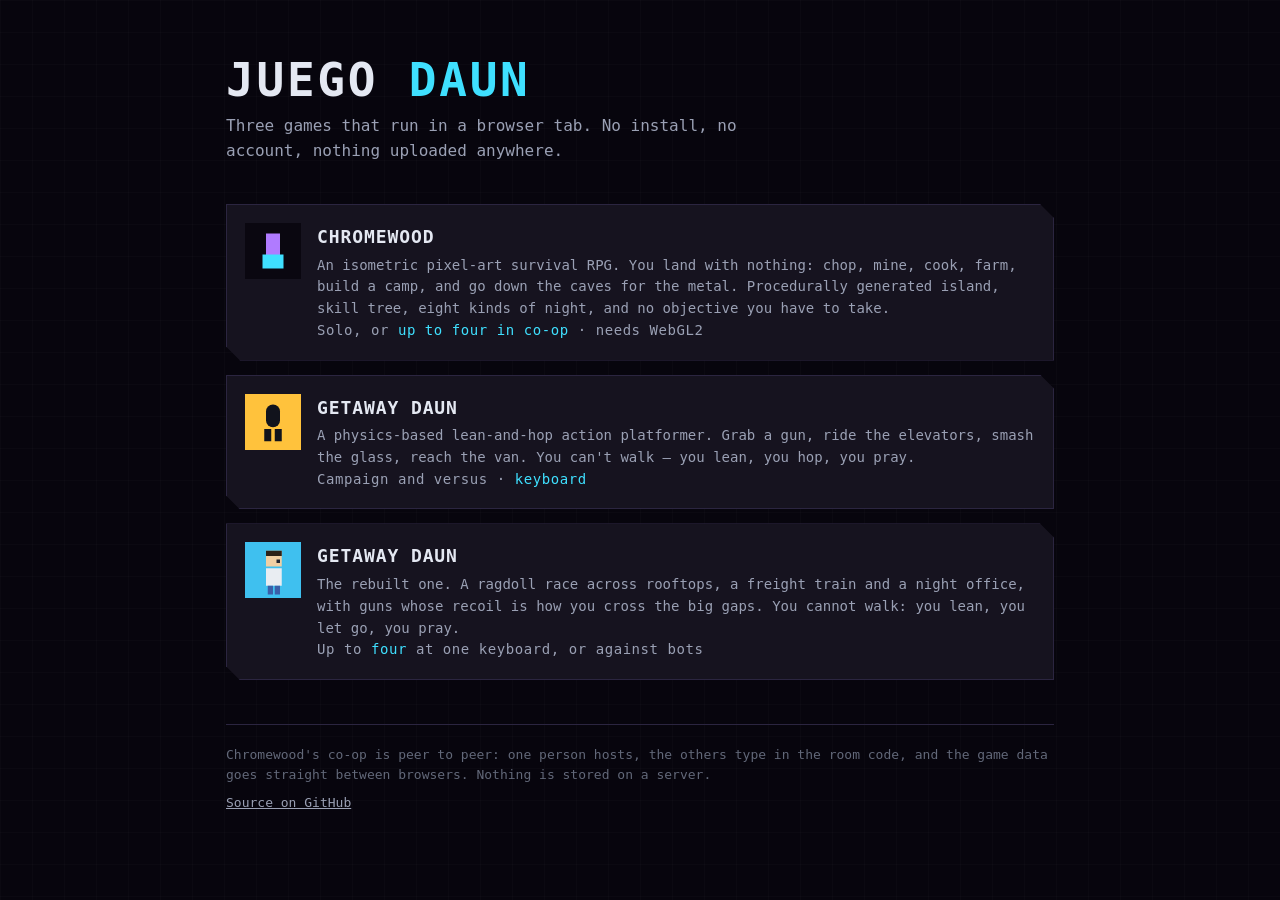
==== commit 171502b4: "Point the landing page and CI at the renamed folder The rename to getaway-daun/ broke five reference" ====
--- a/index.html
+++ b/index.html
@@ -137,13 +137,14 @@
     </li>
 
     <li>
-      <a class="card" href="skyline-scramble/">
+      <a class="card" href="getaway-daun/">
         <img alt="" src="data:image/svg+xml,<svg xmlns='http://www.w3.org/2000/svg' viewBox='0 0 32 32'><rect width='32' height='32' fill='%233fc0ef'/><rect x='12' y='5' width='9' height='9' fill='%23f0cfa4'/><rect x='12' y='5' width='9' height='3' fill='%232b2118'/><rect x='18' y='10' width='2' height='2' fill='%2320232f'/><rect x='12' y='15' width='9' height='10' fill='%23e9edf2'/><rect x='13' y='25' width='3' height='5' fill='%233a5fa8'/><rect x='17' y='25' width='3' height='5' fill='%233a5fa8'/></svg>">
         <div>
-          <h2>Skyline Scramble</h2>
-          <p>A two-player ragdoll race across the rooftops. Same rule as the
-            getaway: you cannot walk, you lean, you let go, you pray.</p>
-          <p class="meta">Two players at one keyboard, or <b>against a bot</b></p>
+          <h2>Getaway Daun</h2>
+          <p>The rebuilt one. A ragdoll race across rooftops, a freight train
+            and a night office, with guns whose recoil is how you cross the
+            big gaps. You cannot walk: you lean, you let go, you pray.</p>
+          <p class="meta">Up to <b>four</b> at one keyboard, or against bots</p>
         </div>
       </a>
     </li>
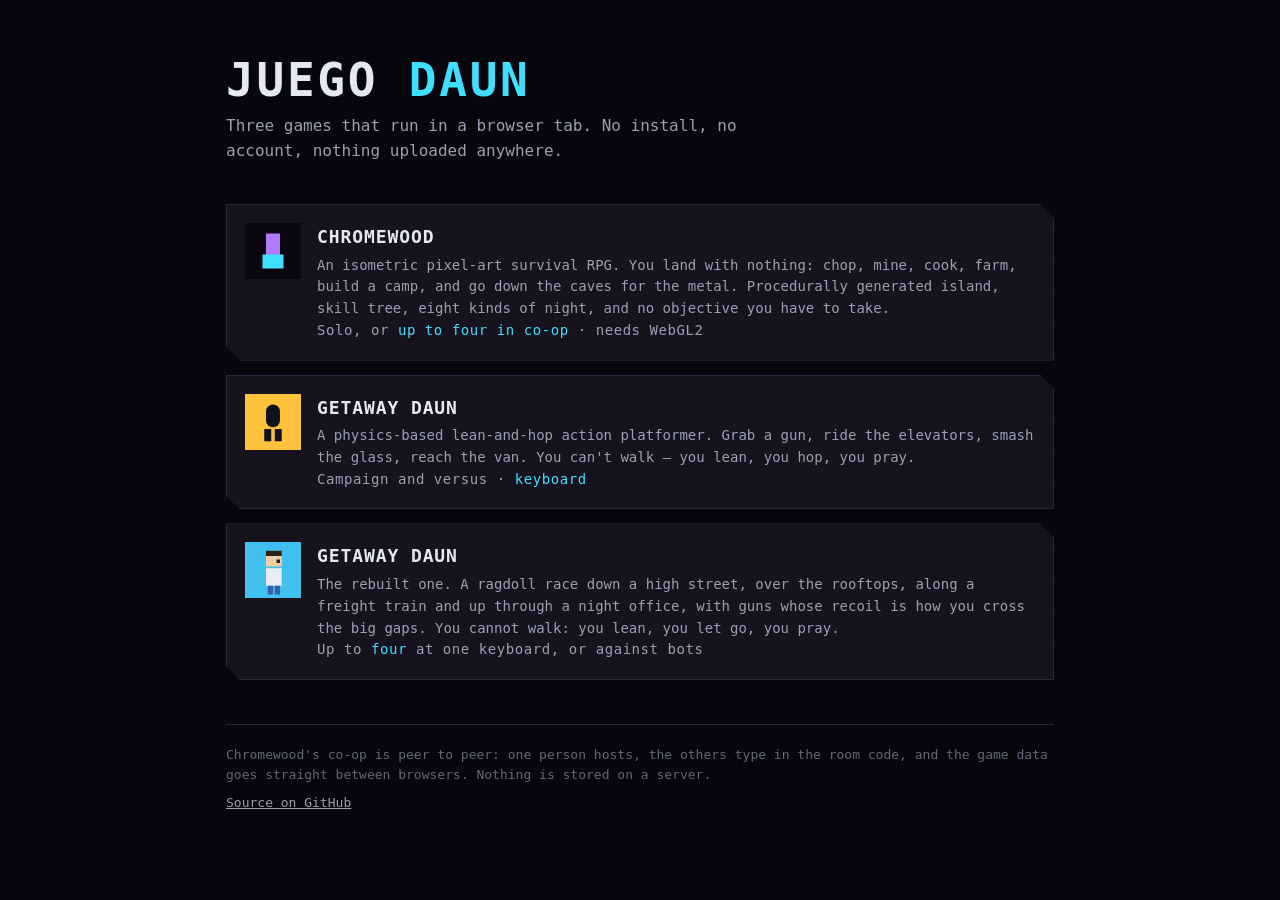
==== commit d86ccaca: "Write down the street course and the bot race check Co-Authored-By: Claude Opus 5 <noreply@anthropic" ====
--- a/index.html
+++ b/index.html
@@ -141,9 +141,10 @@
         <img alt="" src="data:image/svg+xml,<svg xmlns='http://www.w3.org/2000/svg' viewBox='0 0 32 32'><rect width='32' height='32' fill='%233fc0ef'/><rect x='12' y='5' width='9' height='9' fill='%23f0cfa4'/><rect x='12' y='5' width='9' height='3' fill='%232b2118'/><rect x='18' y='10' width='2' height='2' fill='%2320232f'/><rect x='12' y='15' width='9' height='10' fill='%23e9edf2'/><rect x='13' y='25' width='3' height='5' fill='%233a5fa8'/><rect x='17' y='25' width='3' height='5' fill='%233a5fa8'/></svg>">
         <div>
           <h2>Getaway Daun</h2>
-          <p>The rebuilt one. A ragdoll race across rooftops, a freight train
-            and a night office, with guns whose recoil is how you cross the
-            big gaps. You cannot walk: you lean, you let go, you pray.</p>
+          <p>The rebuilt one. A ragdoll race down a high street, over the
+            rooftops, along a freight train and up through a night office,
+            with guns whose recoil is how you cross the big gaps. You cannot
+            walk: you lean, you let go, you pray.</p>
           <p class="meta">Up to <b>four</b> at one keyboard, or against bots</p>
         </div>
       </a>
